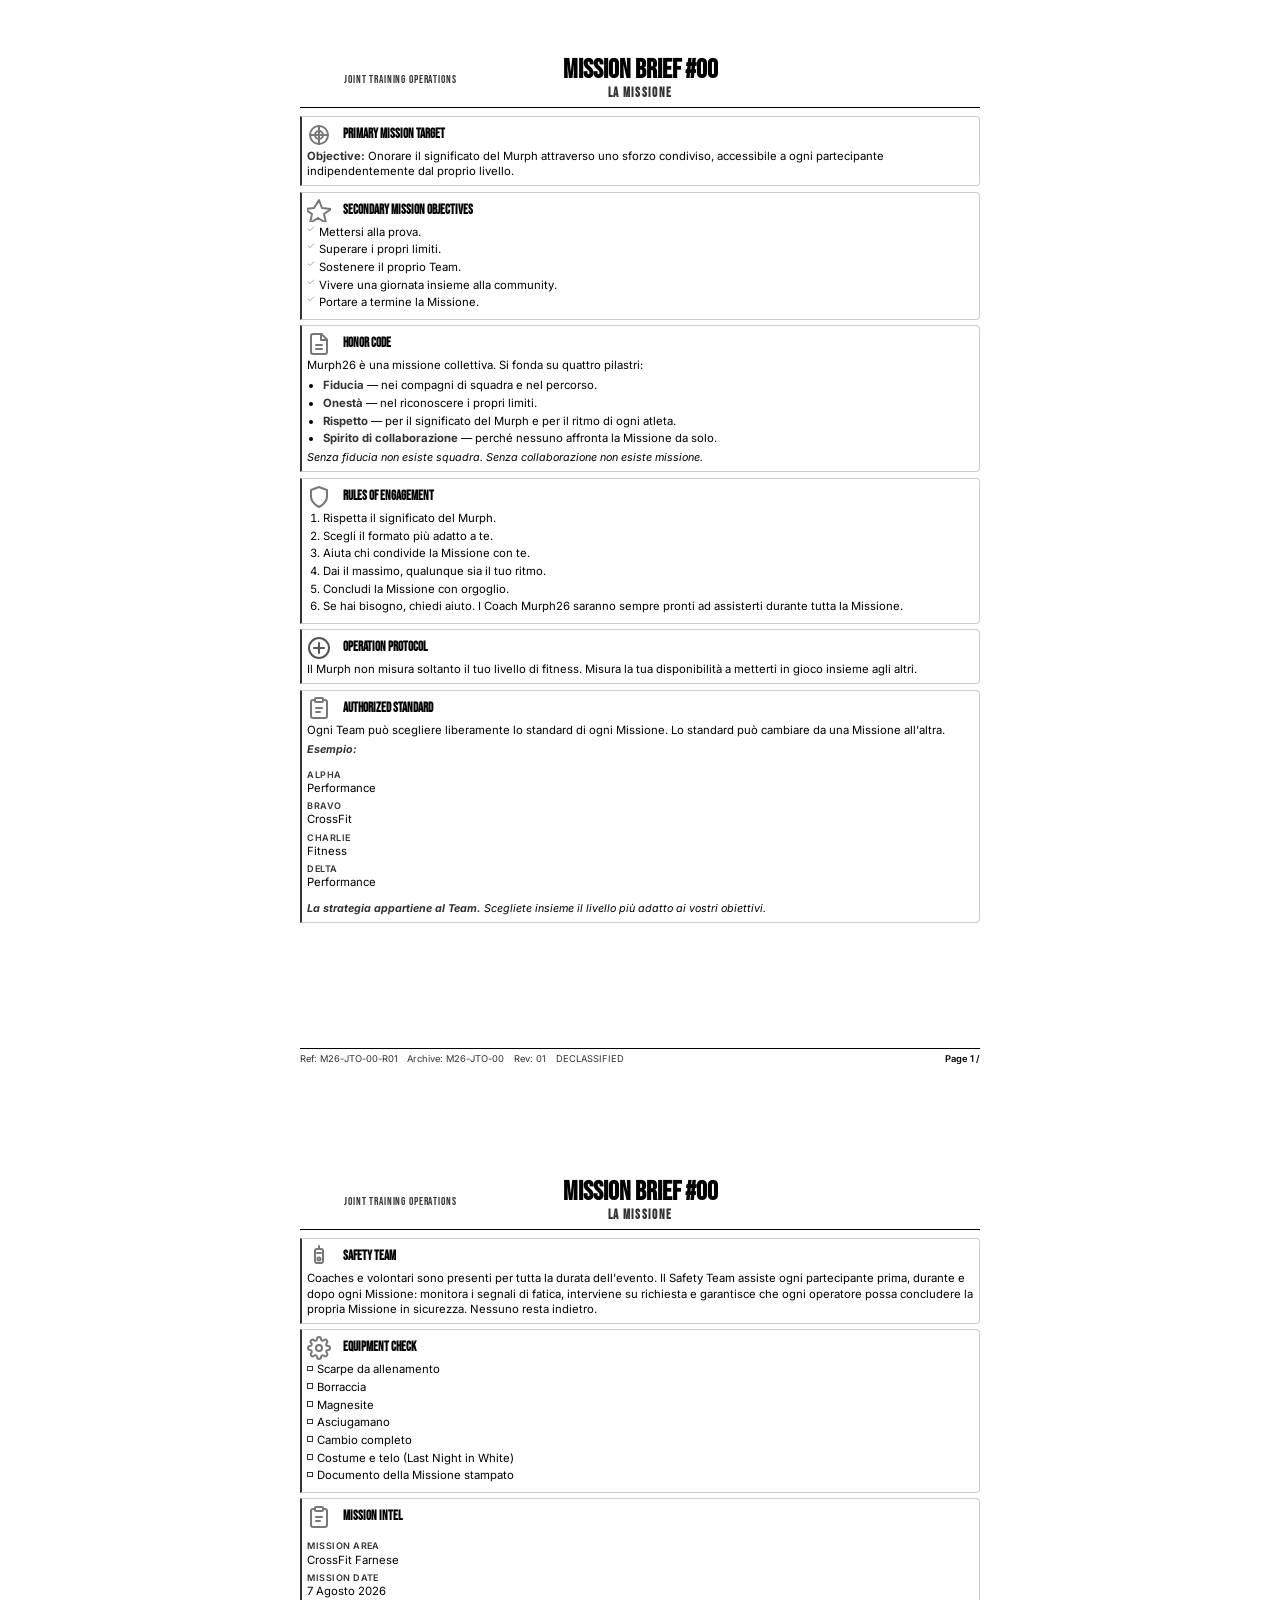
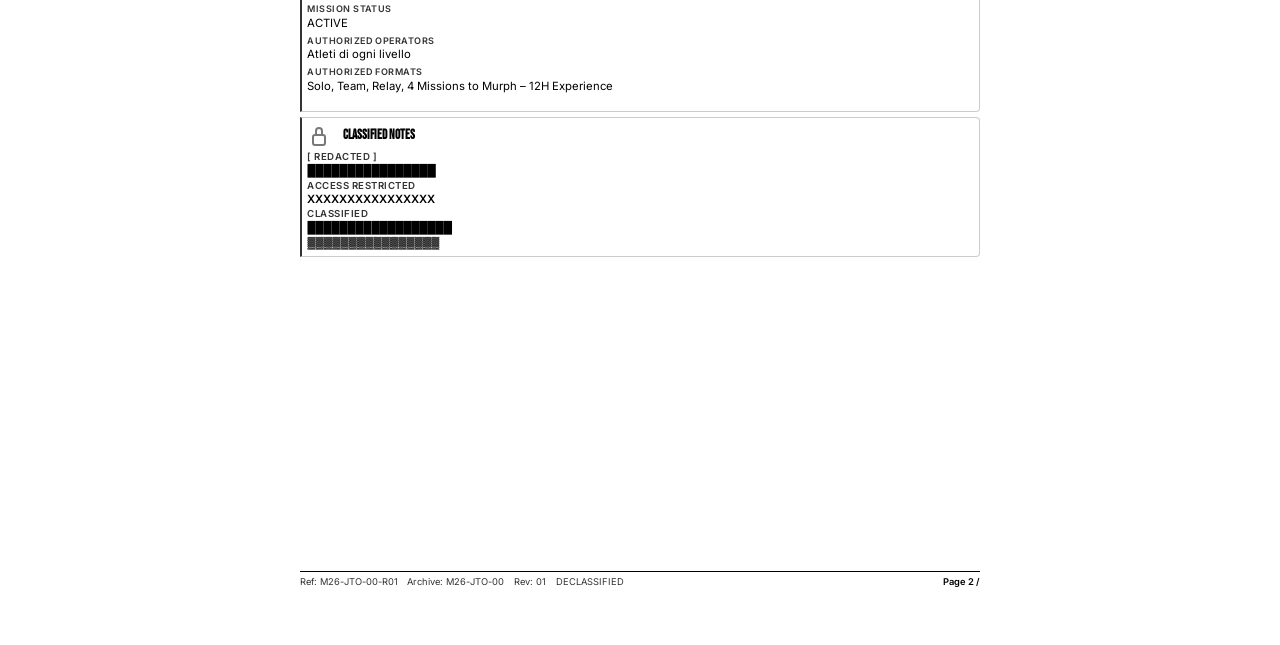
==== mission-briefs/mission-00-print.html @ 928f9271 "print: add declassified png watermark and normalize section title alignment" ====
<!DOCTYPE html>
<html lang="it">
<head>
  <meta charset="UTF-8">
  <meta name="viewport" content="width=device-width, initial-scale=1.0">
  <title>MISSION BRIEF #00 | Print</title>
  <link rel="preconnect" href="https://fonts.googleapis.com">
  <link rel="preconnect" href="https://fonts.gstatic.com" crossorigin>
  <link href="https://fonts.googleapis.com/css2?family=Bebas+Neue&family=Inter:wght@300;400;500;600;700&display=swap" rel="stylesheet">
  <link rel="stylesheet" href="../css/print-dossier.css">
</head>
<body class="print-dossier">
  <div class="print-document">
<section class="print-page">
<header class="print-header">
  <div class="print-header__logo">
    <img src="../assets/muprh-logo-font.svg" alt="Murph26" class="print-header__logo-mark">
    <span class="print-header__logo-wordmark">JOINT TRAINING OPERATIONS</span>
  </div>
  <div class="print-title-wrapper">
    <img class="print-watermark" src="../assets/declassified-print-document.png" alt="" aria-hidden="true">
    <h1 class="print-header__title">MISSION BRIEF #00</h1>
    <h2 class="print-header__subtitle">LA MISSIONE</h2>
  </div>
</header>
  <main class="print-content">
<article class='mission-card mission-card--accent'>
              <header class='mission-card-header'>
                <img class='mission-card-icon' src='assets/target.svg' alt='' aria-hidden='true'>
                <h2 class='mission-card-title'>Primary Mission Target</h2>
              </header>
              <div class='mission-card-body'>
                <p class='mission-objective'><strong>Objective:</strong> Onorare il significato del Murph attraverso uno sforzo condiviso, accessibile a ogni partecipante indipendentemente dal proprio livello.</p>
              </div>
            </article>
<article class='mission-card'>
              <header class='mission-card-header'>
                <img class='mission-card-icon' src='assets/star.svg' alt='' aria-hidden='true'>
                <h2 class='mission-card-title'>Secondary Mission Objectives</h2>
              </header>
              <div class='mission-card-body'>
                <ul class='mission-checklist'>
                  <li><img class='mission-check-icon' src='assets/check.svg' alt='' aria-hidden='true'> Mettersi alla prova.</li>
                  <li><img class='mission-check-icon' src='assets/check.svg' alt='' aria-hidden='true'> Superare i propri limiti.</li>
                  <li><img class='mission-check-icon' src='assets/check.svg' alt='' aria-hidden='true'> Sostenere il proprio Team.</li>
                  <li><img class='mission-check-icon' src='assets/check.svg' alt='' aria-hidden='true'> Vivere una giornata insieme alla community.</li>
                  <li><img class='mission-check-icon' src='assets/check.svg' alt='' aria-hidden='true'> Portare a termine la Missione.</li>
                </ul>
              </div>
            </article>
<article class='mission-card'>
              <header class='mission-card-header'>
                <img class='mission-card-icon' src='assets/document.svg' alt='' aria-hidden='true'>
                <h2 class='mission-card-title'>Honor Code</h2>
              </header>
              <div class='mission-card-body'>
                <p>Murph26 è una missione collettiva. Si fonda su quattro pilastri:</p>
                <ul class='mission-list'>
                  <li><strong>Fiducia</strong> — nei compagni di squadra e nel percorso.</li>
                  <li><strong>Onestà</strong> — nel riconoscere i propri limiti.</li>
                  <li><strong>Rispetto</strong> — per il significato del Murph e per il ritmo di ogni atleta.</li>
                  <li><strong>Spirito di collaborazione</strong> — perché nessuno affronta la Missione da solo.</li>
                </ul>
                <p class='mission-note'>Senza fiducia non esiste squadra. Senza collaborazione non esiste missione.</p>
              </div>
            </article>
<article class='mission-card'>
              <header class='mission-card-header'>
                <img class='mission-card-icon' src='assets/shield.svg' alt='' aria-hidden='true'>
                <h2 class='mission-card-title'>Rules of Engagement</h2>
              </header>
              <div class='mission-card-body'>
                <ol class='mission-list'>
                  <li>Rispetta il significato del Murph.</li>
                  <li>Scegli il formato più adatto a te.</li>
                  <li>Aiuta chi condivide la Missione con te.</li>
                  <li>Dai il massimo, qualunque sia il tuo ritmo.</li>
                  <li>Concludi la Missione con orgoglio.</li>
                  <li>Se hai bisogno, chiedi aiuto. I Coach Murph26 saranno sempre pronti ad assisterti durante tutta la Missione.</li>
                </ol>
              </div>
            </article>
<article class='mission-card mission-card--note'>
              <header class='mission-card-header'>
                <img class='mission-card-icon' src='assets/medical.svg' alt='' aria-hidden='true'>
                <h2 class='mission-card-title'>Operation Protocol</h2>
              </header>
              <div class='mission-card-body'>
                <p>Il Murph non misura soltanto il tuo livello di fitness. Misura la tua disponibilità a metterti in gioco insieme agli altri.</p>
              </div>
            </article>
<article class='mission-card'>
              <header class='mission-card-header'>
                <img class='mission-card-icon' src='assets/clipboard.svg' alt='' aria-hidden='true'>
                <h2 class='mission-card-title'>AUTHORIZED STANDARD</h2>
              </header>
              <div class='mission-card-body'>
                <p>Ogni Team può scegliere liberamente lo standard di ogni Missione. Lo standard può cambiare da una Missione all'altra.</p>
                <p class='mission-note'><strong>Esempio:</strong></p>
                <dl class='mission-intel'>
                  <div>
                    <dt>Alpha</dt>
                    <dd>Performance</dd>
                  </div>
                  <div>
                    <dt>Bravo</dt>
                    <dd>CrossFit</dd>
                  </div>
                  <div>
                    <dt>Charlie</dt>
                    <dd>Fitness</dd>
                  </div>
                  <div>
                    <dt>Delta</dt>
                    <dd>Performance</dd>
                  </div>
                </dl>
                <p class='mission-note'><strong>La strategia appartiene al Team.</strong> Scegliete insieme il livello più adatto ai vostri obiettivi.</p>
              </div>
            </article>
  </main>
<footer class="print-footer" data-total="2">
  <ul class="print-footer__meta">
    <li>Ref: M26-JTO-00-R01</li>
    <li>Archive: M26-JTO-00</li>
    <li>Rev: 01</li>
    <li>DECLASSIFIED</li>
  </ul>
  <span class="print-footer__page"></span>
</footer>
</section>
<section class="print-page">
<header class="print-header">
  <div class="print-header__logo">
    <img src="../assets/muprh-logo-font.svg" alt="Murph26" class="print-header__logo-mark">
    <span class="print-header__logo-wordmark">JOINT TRAINING OPERATIONS</span>
  </div>
  <div class="print-title-wrapper">
    <img class="print-watermark" src="../assets/declassified-print-document.png" alt="" aria-hidden="true">
    <h1 class="print-header__title">MISSION BRIEF #00</h1>
    <h2 class="print-header__subtitle">LA MISSIONE</h2>
  </div>
</header>
  <main class="print-content">
<article class='mission-card'>
              <header class='mission-card-header'>
                <img class='mission-card-icon' src='assets/radio.svg' alt='' aria-hidden='true'>
                <h2 class='mission-card-title'>Safety Team</h2>
              </header>
              <div class='mission-card-body'>
                <p>Coaches e volontari sono presenti per tutta la durata dell'evento. Il Safety Team assiste ogni partecipante prima, durante e dopo ogni Missione: monitora i segnali di fatica, interviene su richiesta e garantisce che ogni operatore possa concludere la propria Missione in sicurezza. Nessuno resta indietro.</p>
              </div>
            </article>
<article class='mission-card'>
              <header class='mission-card-header'>
                <img class='mission-card-icon' src='assets/gear.svg' alt='' aria-hidden='true'>
                <h2 class='mission-card-title'>Equipment Check</h2>
              </header>
              <div class='mission-card-body'>
                <ul class='equipment-checklist'>
                  <li class='equipment-checklist__item'><span class='equipment-check__box' aria-hidden='true'></span> Scarpe da allenamento</li>
                  <li class='equipment-checklist__item'><span class='equipment-check__box' aria-hidden='true'></span> Borraccia</li>
                  <li class='equipment-checklist__item'><span class='equipment-check__box' aria-hidden='true'></span> Magnesite</li>
                  <li class='equipment-checklist__item'><span class='equipment-check__box' aria-hidden='true'></span> Asciugamano</li>
                  <li class='equipment-checklist__item'><span class='equipment-check__box' aria-hidden='true'></span> Cambio completo</li>
                  <li class='equipment-checklist__item'><span class='equipment-check__box' aria-hidden='true'></span> Costume e telo (Last Night in White)</li>
                  <li class='equipment-checklist__item'><span class='equipment-check__box' aria-hidden='true'></span> Documento della Missione stampato</li>
                </ul>
              </div>
            </article>
<article class='mission-card'>
              <header class='mission-card-header'>
                <img class='mission-card-icon' src='assets/clipboard.svg' alt='' aria-hidden='true'>
                <h2 class='mission-card-title'>Mission Intel</h2>
              </header>
              <div class='mission-card-body'>
                <dl class='mission-intel'>
                  <div>
                    <dt>Mission Area</dt>
                    <dd>CrossFit Farnese</dd>
                  </div>
                  <div>
                    <dt>Mission Date</dt>
                    <dd>7 Agosto 2026</dd>
                  </div>
                  <div>
                    <dt>Mission Status</dt>
                    <dd>ACTIVE</dd>
                  </div>
                  <div>
                    <dt>Authorized Operators</dt>
                    <dd>Atleti di ogni livello</dd>
                  </div>
                  <div>
                    <dt>Authorized Formats</dt>
                    <dd>Solo, Team, Relay, 4 Missions to Murph &ndash; 12H Experience</dd>
                  </div>
                </dl>
              </div>
            </article>
<article class='mission-card mission-card--classified'>
              <header class='mission-card-header'>
                <img class='mission-card-icon' src='assets/lock.svg' alt='' aria-hidden='true'>
                <h2 class='mission-card-title'>Classified Notes</h2>
              </header>
              <div class='mission-card-body'>
                <div class='redacted-block redacted-block--label'>[ REDACTED ]</div>
                <div class='redacted-block'>████████████████</div>
                <div class='redacted-block redacted-block--label'>ACCESS RESTRICTED</div>
                <div class='redacted-block redacted-block--cross'>XXXXXXXXXXXXXXXX</div>
                <div class='redacted-block redacted-block--label'>CLASSIFIED</div>
                <div class='redacted-block'>██████████████████</div>
                <div class='redacted-block redacted-block--alt'>▓▓▓▓▓▓▓▓▓▓▓▓▓▓▓▓</div>
              </div>
            </article>
  </main>
<footer class="print-footer" data-total="2">
  <ul class="print-footer__meta">
    <li>Ref: M26-JTO-00-R01</li>
    <li>Archive: M26-JTO-00</li>
    <li>Rev: 01</li>
    <li>DECLASSIFIED</li>
  </ul>
  <span class="print-footer__page"></span>
</footer>
</section>
  </div>
</body>
</html>
---- css/print-dossier.css ----
/* Page-based printable dossier styles */

@page {
  size: A4 portrait;
  margin: 0;
}

* {
  box-sizing: border-box;
}

html,
body {
  margin: 0;
  padding: 0;
}

body {
  font-family: 'Inter', sans-serif;
  color: #000;
  background: #fff;
  font-size: 9pt;
  line-height: 1.35;
}

img {
  max-width: 100%;
}

/* Hide the original web layout when this stylesheet is used for printing */
.mb-header,
.mb-dossier,
.mb-dossier-footer,
.mb-back-link,
.dossier-sidebar,
.dossier-nav,
.print-cta,
.military-divider,
.mb-document-table,
.mb-document-meta {
  display: none !important;
}

.print-document {
  display: flex !important;
  flex-direction: column;
  align-items: center;
  counter-reset: print-page;
}

.print-page {
  width: 210mm;
  min-height: 297mm;
  display: flex;
  flex-direction: column;
  padding: 15mm;
  background: #fff;
  page-break-after: always;
  break-after: page;
  position: relative;
  counter-increment: print-page;
}

.print-page:last-child {
  page-break-after: auto;
  break-after: auto;
}

/* Header */
.print-header {
  display: grid;
  grid-template-columns: 1fr auto 1fr;
  align-items: center;
  padding: 0 0 0.25rem;
  border-bottom: 0.5pt solid #000;
  margin-bottom: 0.5rem;
}

.print-header__logo {
  display: flex;
  align-items: center;
  gap: 0.25rem;
  justify-self: start;
}

.print-header__logo-mark {
  height: 1.2rem;
  filter: grayscale(1);
}

.print-header__logo-wordmark {
  font-family: 'Bebas Neue', sans-serif;
  font-size: 8pt;
  letter-spacing: 0.08em;
  text-transform: uppercase;
  color: #333;
}

.print-title-wrapper {
  position: relative;
  display: flex;
  flex-direction: column;
  align-items: center;
  justify-content: center;
  grid-column: 2 / 3;
}

.print-watermark {
  position: absolute;
  left: 50%;
  top: 48%;
  transform: translate(-50%, -50%) rotate(-12deg);
  width: 180px;
  opacity: .14;
  z-index: 0;
  pointer-events: none;
}

.print-header__title,
.print-header__subtitle {
  position: relative;
  z-index: 2;
}

.print-header__title {
  font-family: 'Bebas Neue', sans-serif;
  font-size: 20pt;
  line-height: 1;
  margin: 0;
  color: #000;
}

.print-header__subtitle {
  font-family: 'Bebas Neue', sans-serif;
  font-size: 10pt;
  letter-spacing: 0.1em;
  text-transform: uppercase;
  margin: 0.1rem 0 0;
  color: #333;
}

/* Main content */
.print-content {
  display: flex;
  flex-direction: column;
  flex: 1;
  gap: 0.35rem;
}

/* Cards */
.mission-card {
  break-inside: avoid;
  page-break-inside: avoid;
  background: transparent;
  border: 0.5pt solid #ccc;
  border-left: 2pt solid #333;
  border-radius: 0 3pt 3pt 0;
  padding: 0.35rem;
}

.mission-card-header {
  display: flex;
  align-items: center;
  gap: 12px;
  margin-bottom: 0.15rem;
}

.mission-card-icon {
  width: 24px;
  height: 24px;
  flex-shrink: 0;
  display: block;
  filter: grayscale(1);
}

.mission-card-title {
  font-family: 'Bebas Neue', sans-serif;
  font-size: 10pt;
  line-height: 1;
  color: #000;
  margin: 0;
}

.mission-card-title::before {
  display: none;
}

.mission-card-body {
  font-family: 'Inter', sans-serif;
  font-size: 8.5pt;
  line-height: 1.35;
  color: #000;
}

.mission-card-body p,
.mission-card-body li,
.mission-card-body dd {
  color: #000;
}

.mission-card-body p {
  margin: 0 0 0.3rem;
}

.mission-card-body p:last-child {
  margin-bottom: 0;
}

.mission-card-body strong,
.mission-card-body b,
.mission-intel dt {
  color: #333;
}

.mission-list,
.mission-checklist,
.equipment-checklist {
  margin: 0 0 0.3rem;
  padding-left: 1rem;
}

.mission-list:last-child,
.mission-checklist:last-child,
.equipment-checklist:last-child {
  margin-bottom: 0;
}

.mission-list li,
.mission-checklist li,
.equipment-checklist li {
  break-inside: avoid;
  page-break-inside: avoid;
  margin-bottom: 0.15rem;
}

.mission-checklist,
.equipment-checklist {
  list-style: none;
  padding-left: 0;
}

.mission-checklist li,
.equipment-checklist li {
  display: flex;
  align-items: flex-start;
  gap: 0.25rem;
}

.mission-check-icon {
  width: 0.5rem;
  height: 0.5rem;
  filter: grayscale(1);
}

.equipment-check__box {
  display: inline-block;
  width: 0.35rem;
  height: 0.35rem;
  border: 0.5pt solid #333;
  flex-shrink: 0;
  margin-top: 0.2rem;
}

.mission-intel {
  display: grid;
  grid-template-columns: 1fr;
  gap: 0.25rem;
}

.mission-intel div {
  break-inside: avoid;
  page-break-inside: avoid;
}

.mission-intel dt {
  font-weight: 600;
  font-size: 0.8em;
  text-transform: uppercase;
  letter-spacing: 0.05em;
  margin: 0;
}

.mission-intel dd {
  margin: 0;
}

.mission-note {
  color: #333;
  font-style: italic;
  font-size: 0.95em;
}

.redacted-block {
  color: #000;
  background: transparent;
  font-weight: 600;
}

.redacted-block--label {
  color: #333;
  font-size: 0.85em;
  letter-spacing: 0.05em;
}

/* Footer */
.print-footer {
  display: flex;
  justify-content: space-between;
  align-items: flex-end;
  border-top: 0.5pt solid #000;
  padding-top: 0.25rem;
  margin-top: auto;
  font-size: 7pt;
  color: #333;
}

.print-footer__meta {
  list-style: none;
  margin: 0;
  padding: 0;
  display: flex;
  gap: 0.6rem;
}

.print-footer__meta li {
  margin: 0;
}

.print-footer__page {
  font-weight: 600;
  color: #000;
}

.print-footer__page::before {
  content: "Page " counter(print-page) " / " attr(data-total);
}
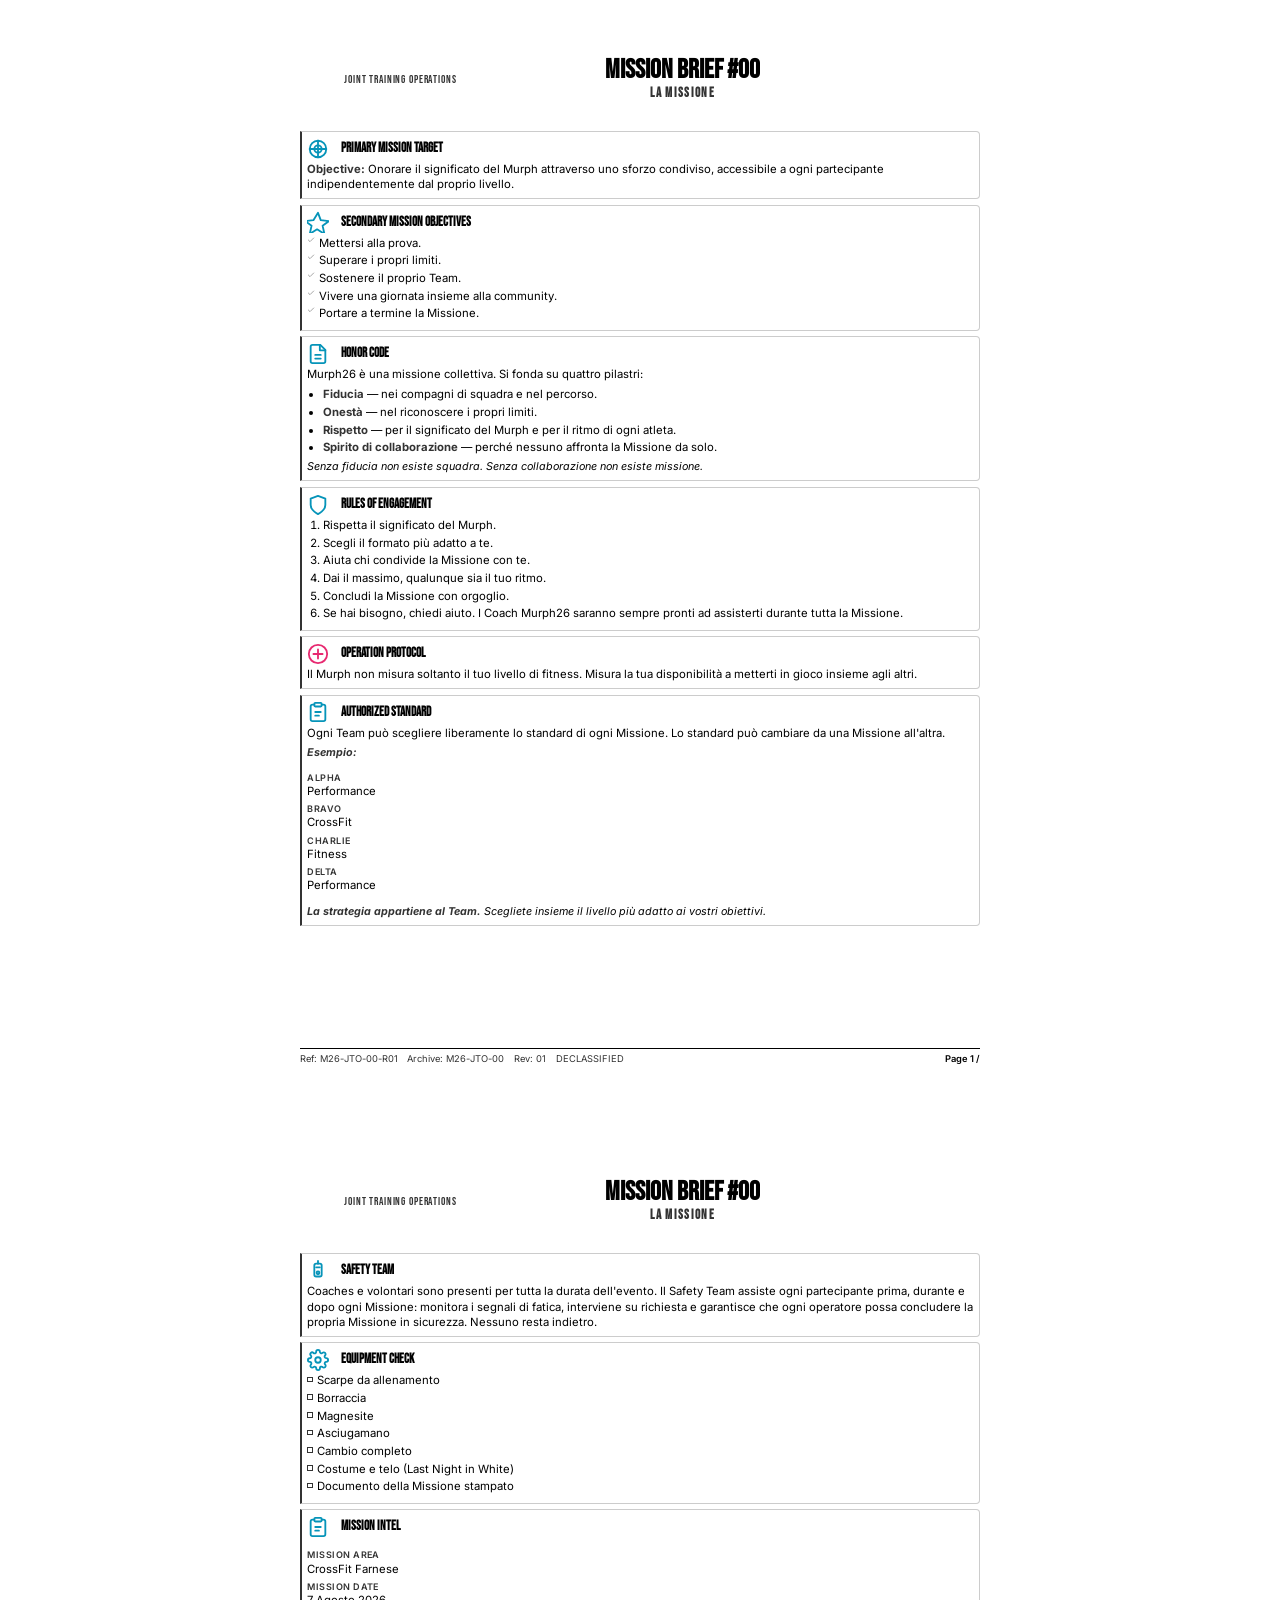
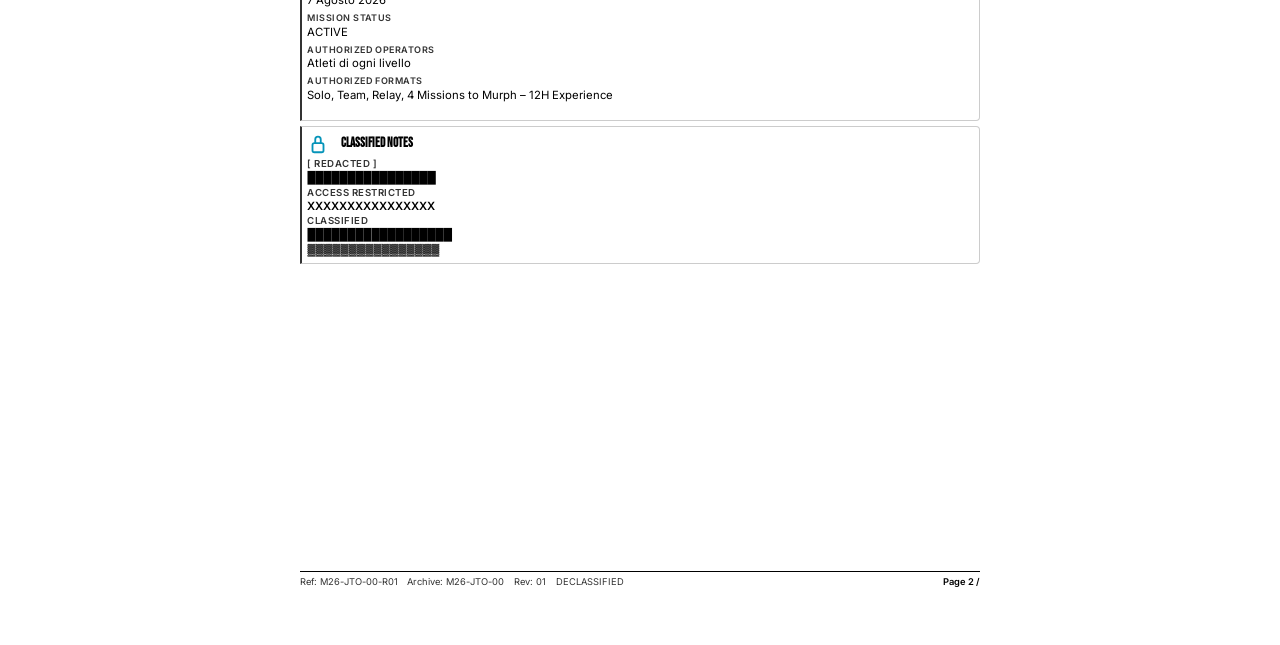
==== commit 16904756: "print: use static declassified image and normalize card title alignment" ====
--- a/mission-briefs/mission-00-print.html
+++ b/mission-briefs/mission-00-print.html
@@ -18,106 +18,106 @@
     <span class="print-header__logo-wordmark">JOINT TRAINING OPERATIONS</span>
   </div>
   <div class="print-title-wrapper">
-    <img class="print-watermark" src="../assets/declassified-print-document.png" alt="" aria-hidden="true">
     <h1 class="print-header__title">MISSION BRIEF #00</h1>
     <h2 class="print-header__subtitle">LA MISSIONE</h2>
   </div>
+  <img src="../assets/declassified-print-document.png" class="print-declassified" alt="" aria-hidden="true">
 </header>
   <main class="print-content">
 <article class='mission-card mission-card--accent'>
-              <header class='mission-card-header'>
-                <img class='mission-card-icon' src='assets/target.svg' alt='' aria-hidden='true'>
-                <h2 class='mission-card-title'>Primary Mission Target</h2>
-              </header>
-              <div class='mission-card-body'>
-                <p class='mission-objective'><strong>Objective:</strong> Onorare il significato del Murph attraverso uno sforzo condiviso, accessibile a ogni partecipante indipendentemente dal proprio livello.</p>
-              </div>
-            </article>
-<article class='mission-card'>
-              <header class='mission-card-header'>
-                <img class='mission-card-icon' src='assets/star.svg' alt='' aria-hidden='true'>
-                <h2 class='mission-card-title'>Secondary Mission Objectives</h2>
-              </header>
-              <div class='mission-card-body'>
-                <ul class='mission-checklist'>
-                  <li><img class='mission-check-icon' src='assets/check.svg' alt='' aria-hidden='true'> Mettersi alla prova.</li>
-                  <li><img class='mission-check-icon' src='assets/check.svg' alt='' aria-hidden='true'> Superare i propri limiti.</li>
-                  <li><img class='mission-check-icon' src='assets/check.svg' alt='' aria-hidden='true'> Sostenere il proprio Team.</li>
-                  <li><img class='mission-check-icon' src='assets/check.svg' alt='' aria-hidden='true'> Vivere una giornata insieme alla community.</li>
-                  <li><img class='mission-check-icon' src='assets/check.svg' alt='' aria-hidden='true'> Portare a termine la Missione.</li>
-                </ul>
-              </div>
-            </article>
-<article class='mission-card'>
-              <header class='mission-card-header'>
-                <img class='mission-card-icon' src='assets/document.svg' alt='' aria-hidden='true'>
-                <h2 class='mission-card-title'>Honor Code</h2>
-              </header>
-              <div class='mission-card-body'>
-                <p>Murph26 è una missione collettiva. Si fonda su quattro pilastri:</p>
-                <ul class='mission-list'>
-                  <li><strong>Fiducia</strong> — nei compagni di squadra e nel percorso.</li>
-                  <li><strong>Onestà</strong> — nel riconoscere i propri limiti.</li>
-                  <li><strong>Rispetto</strong> — per il significato del Murph e per il ritmo di ogni atleta.</li>
-                  <li><strong>Spirito di collaborazione</strong> — perché nessuno affronta la Missione da solo.</li>
-                </ul>
-                <p class='mission-note'>Senza fiducia non esiste squadra. Senza collaborazione non esiste missione.</p>
-              </div>
-            </article>
-<article class='mission-card'>
-              <header class='mission-card-header'>
-                <img class='mission-card-icon' src='assets/shield.svg' alt='' aria-hidden='true'>
-                <h2 class='mission-card-title'>Rules of Engagement</h2>
-              </header>
-              <div class='mission-card-body'>
-                <ol class='mission-list'>
-                  <li>Rispetta il significato del Murph.</li>
-                  <li>Scegli il formato più adatto a te.</li>
-                  <li>Aiuta chi condivide la Missione con te.</li>
-                  <li>Dai il massimo, qualunque sia il tuo ritmo.</li>
-                  <li>Concludi la Missione con orgoglio.</li>
-                  <li>Se hai bisogno, chiedi aiuto. I Coach Murph26 saranno sempre pronti ad assisterti durante tutta la Missione.</li>
-                </ol>
-              </div>
-            </article>
+                  <header class='mission-card-header'>
+                    <img class='mission-card-icon' src='assets/target.svg' alt='' aria-hidden='true'>
+                    <h2 class='mission-card-title'>Primary Mission Target</h2>
+                  </header>
+                  <div class='mission-card-body'>
+                    <p class='mission-objective'><strong>Objective:</strong> Onorare il significato del Murph attraverso uno sforzo condiviso, accessibile a ogni partecipante indipendentemente dal proprio livello.</p>
+                  </div>
+                </article>
+<article class='mission-card'>
+                  <header class='mission-card-header'>
+                    <img class='mission-card-icon' src='assets/star.svg' alt='' aria-hidden='true'>
+                    <h2 class='mission-card-title'>Secondary Mission Objectives</h2>
+                  </header>
+                  <div class='mission-card-body'>
+                    <ul class='mission-checklist'>
+                      <li><img class='mission-check-icon' src='assets/check.svg' alt='' aria-hidden='true'> Mettersi alla prova.</li>
+                      <li><img class='mission-check-icon' src='assets/check.svg' alt='' aria-hidden='true'> Superare i propri limiti.</li>
+                      <li><img class='mission-check-icon' src='assets/check.svg' alt='' aria-hidden='true'> Sostenere il proprio Team.</li>
+                      <li><img class='mission-check-icon' src='assets/check.svg' alt='' aria-hidden='true'> Vivere una giornata insieme alla community.</li>
+                      <li><img class='mission-check-icon' src='assets/check.svg' alt='' aria-hidden='true'> Portare a termine la Missione.</li>
+                    </ul>
+                  </div>
+                </article>
+<article class='mission-card'>
+                  <header class='mission-card-header'>
+                    <img class='mission-card-icon' src='assets/document.svg' alt='' aria-hidden='true'>
+                    <h2 class='mission-card-title'>Honor Code</h2>
+                  </header>
+                  <div class='mission-card-body'>
+                    <p>Murph26 è una missione collettiva. Si fonda su quattro pilastri:</p>
+                    <ul class='mission-list'>
+                      <li><strong>Fiducia</strong> — nei compagni di squadra e nel percorso.</li>
+                      <li><strong>Onestà</strong> — nel riconoscere i propri limiti.</li>
+                      <li><strong>Rispetto</strong> — per il significato del Murph e per il ritmo di ogni atleta.</li>
+                      <li><strong>Spirito di collaborazione</strong> — perché nessuno affronta la Missione da solo.</li>
+                    </ul>
+                    <p class='mission-note'>Senza fiducia non esiste squadra. Senza collaborazione non esiste missione.</p>
+                  </div>
+                </article>
+<article class='mission-card'>
+                  <header class='mission-card-header'>
+                    <img class='mission-card-icon' src='assets/shield.svg' alt='' aria-hidden='true'>
+                    <h2 class='mission-card-title'>Rules of Engagement</h2>
+                  </header>
+                  <div class='mission-card-body'>
+                    <ol class='mission-list'>
+                      <li>Rispetta il significato del Murph.</li>
+                      <li>Scegli il formato più adatto a te.</li>
+                      <li>Aiuta chi condivide la Missione con te.</li>
+                      <li>Dai il massimo, qualunque sia il tuo ritmo.</li>
+                      <li>Concludi la Missione con orgoglio.</li>
+                      <li>Se hai bisogno, chiedi aiuto. I Coach Murph26 saranno sempre pronti ad assisterti durante tutta la Missione.</li>
+                    </ol>
+                  </div>
+                </article>
 <article class='mission-card mission-card--note'>
-              <header class='mission-card-header'>
-                <img class='mission-card-icon' src='assets/medical.svg' alt='' aria-hidden='true'>
-                <h2 class='mission-card-title'>Operation Protocol</h2>
-              </header>
-              <div class='mission-card-body'>
-                <p>Il Murph non misura soltanto il tuo livello di fitness. Misura la tua disponibilità a metterti in gioco insieme agli altri.</p>
-              </div>
-            </article>
-<article class='mission-card'>
-              <header class='mission-card-header'>
-                <img class='mission-card-icon' src='assets/clipboard.svg' alt='' aria-hidden='true'>
-                <h2 class='mission-card-title'>AUTHORIZED STANDARD</h2>
-              </header>
-              <div class='mission-card-body'>
-                <p>Ogni Team può scegliere liberamente lo standard di ogni Missione. Lo standard può cambiare da una Missione all'altra.</p>
-                <p class='mission-note'><strong>Esempio:</strong></p>
-                <dl class='mission-intel'>
-                  <div>
-                    <dt>Alpha</dt>
-                    <dd>Performance</dd>
-                  </div>
-                  <div>
-                    <dt>Bravo</dt>
-                    <dd>CrossFit</dd>
-                  </div>
-                  <div>
-                    <dt>Charlie</dt>
-                    <dd>Fitness</dd>
-                  </div>
-                  <div>
-                    <dt>Delta</dt>
-                    <dd>Performance</dd>
-                  </div>
-                </dl>
-                <p class='mission-note'><strong>La strategia appartiene al Team.</strong> Scegliete insieme il livello più adatto ai vostri obiettivi.</p>
-              </div>
-            </article>
+                  <header class='mission-card-header'>
+                    <img class='mission-card-icon' src='assets/medical.svg' alt='' aria-hidden='true'>
+                    <h2 class='mission-card-title'>Operation Protocol</h2>
+                  </header>
+                  <div class='mission-card-body'>
+                    <p>Il Murph non misura soltanto il tuo livello di fitness. Misura la tua disponibilità a metterti in gioco insieme agli altri.</p>
+                  </div>
+                </article>
+<article class='mission-card'>
+                  <header class='mission-card-header'>
+                    <img class='mission-card-icon' src='assets/clipboard.svg' alt='' aria-hidden='true'>
+                    <h2 class='mission-card-title'>AUTHORIZED STANDARD</h2>
+                  </header>
+                  <div class='mission-card-body'>
+                    <p>Ogni Team può scegliere liberamente lo standard di ogni Missione. Lo standard può cambiare da una Missione all'altra.</p>
+                    <p class='mission-note'><strong>Esempio:</strong></p>
+                    <dl class='mission-intel'>
+                      <div>
+                        <dt>Alpha</dt>
+                        <dd>Performance</dd>
+                      </div>
+                      <div>
+                        <dt>Bravo</dt>
+                        <dd>CrossFit</dd>
+                      </div>
+                      <div>
+                        <dt>Charlie</dt>
+                        <dd>Fitness</dd>
+                      </div>
+                      <div>
+                        <dt>Delta</dt>
+                        <dd>Performance</dd>
+                      </div>
+                    </dl>
+                    <p class='mission-note'><strong>La strategia appartiene al Team.</strong> Scegliete insieme il livello più adatto ai vostri obiettivi.</p>
+                  </div>
+                </article>
   </main>
 <footer class="print-footer" data-total="2">
   <ul class="print-footer__meta">
@@ -136,83 +136,83 @@
     <span class="print-header__logo-wordmark">JOINT TRAINING OPERATIONS</span>
   </div>
   <div class="print-title-wrapper">
-    <img class="print-watermark" src="../assets/declassified-print-document.png" alt="" aria-hidden="true">
     <h1 class="print-header__title">MISSION BRIEF #00</h1>
     <h2 class="print-header__subtitle">LA MISSIONE</h2>
   </div>
+  <img src="../assets/declassified-print-document.png" class="print-declassified" alt="" aria-hidden="true">
 </header>
   <main class="print-content">
 <article class='mission-card'>
-              <header class='mission-card-header'>
-                <img class='mission-card-icon' src='assets/radio.svg' alt='' aria-hidden='true'>
-                <h2 class='mission-card-title'>Safety Team</h2>
-              </header>
-              <div class='mission-card-body'>
-                <p>Coaches e volontari sono presenti per tutta la durata dell'evento. Il Safety Team assiste ogni partecipante prima, durante e dopo ogni Missione: monitora i segnali di fatica, interviene su richiesta e garantisce che ogni operatore possa concludere la propria Missione in sicurezza. Nessuno resta indietro.</p>
-              </div>
-            </article>
-<article class='mission-card'>
-              <header class='mission-card-header'>
-                <img class='mission-card-icon' src='assets/gear.svg' alt='' aria-hidden='true'>
-                <h2 class='mission-card-title'>Equipment Check</h2>
-              </header>
-              <div class='mission-card-body'>
-                <ul class='equipment-checklist'>
-                  <li class='equipment-checklist__item'><span class='equipment-check__box' aria-hidden='true'></span> Scarpe da allenamento</li>
-                  <li class='equipment-checklist__item'><span class='equipment-check__box' aria-hidden='true'></span> Borraccia</li>
-                  <li class='equipment-checklist__item'><span class='equipment-check__box' aria-hidden='true'></span> Magnesite</li>
-                  <li class='equipment-checklist__item'><span class='equipment-check__box' aria-hidden='true'></span> Asciugamano</li>
-                  <li class='equipment-checklist__item'><span class='equipment-check__box' aria-hidden='true'></span> Cambio completo</li>
-                  <li class='equipment-checklist__item'><span class='equipment-check__box' aria-hidden='true'></span> Costume e telo (Last Night in White)</li>
-                  <li class='equipment-checklist__item'><span class='equipment-check__box' aria-hidden='true'></span> Documento della Missione stampato</li>
-                </ul>
-              </div>
-            </article>
-<article class='mission-card'>
-              <header class='mission-card-header'>
-                <img class='mission-card-icon' src='assets/clipboard.svg' alt='' aria-hidden='true'>
-                <h2 class='mission-card-title'>Mission Intel</h2>
-              </header>
-              <div class='mission-card-body'>
-                <dl class='mission-intel'>
-                  <div>
-                    <dt>Mission Area</dt>
-                    <dd>CrossFit Farnese</dd>
-                  </div>
-                  <div>
-                    <dt>Mission Date</dt>
-                    <dd>7 Agosto 2026</dd>
-                  </div>
-                  <div>
-                    <dt>Mission Status</dt>
-                    <dd>ACTIVE</dd>
-                  </div>
-                  <div>
-                    <dt>Authorized Operators</dt>
-                    <dd>Atleti di ogni livello</dd>
-                  </div>
-                  <div>
-                    <dt>Authorized Formats</dt>
-                    <dd>Solo, Team, Relay, 4 Missions to Murph &ndash; 12H Experience</dd>
-                  </div>
-                </dl>
-              </div>
-            </article>
+                  <header class='mission-card-header'>
+                    <img class='mission-card-icon' src='assets/radio.svg' alt='' aria-hidden='true'>
+                    <h2 class='mission-card-title'>Safety Team</h2>
+                  </header>
+                  <div class='mission-card-body'>
+                    <p>Coaches e volontari sono presenti per tutta la durata dell'evento. Il Safety Team assiste ogni partecipante prima, durante e dopo ogni Missione: monitora i segnali di fatica, interviene su richiesta e garantisce che ogni operatore possa concludere la propria Missione in sicurezza. Nessuno resta indietro.</p>
+                  </div>
+                </article>
+<article class='mission-card'>
+                  <header class='mission-card-header'>
+                    <img class='mission-card-icon' src='assets/gear.svg' alt='' aria-hidden='true'>
+                    <h2 class='mission-card-title'>Equipment Check</h2>
+                  </header>
+                  <div class='mission-card-body'>
+                    <ul class='equipment-checklist'>
+                      <li class='equipment-checklist__item'><span class='equipment-check__box' aria-hidden='true'></span> Scarpe da allenamento</li>
+                      <li class='equipment-checklist__item'><span class='equipment-check__box' aria-hidden='true'></span> Borraccia</li>
+                      <li class='equipment-checklist__item'><span class='equipment-check__box' aria-hidden='true'></span> Magnesite</li>
+                      <li class='equipment-checklist__item'><span class='equipment-check__box' aria-hidden='true'></span> Asciugamano</li>
+                      <li class='equipment-checklist__item'><span class='equipment-check__box' aria-hidden='true'></span> Cambio completo</li>
+                      <li class='equipment-checklist__item'><span class='equipment-check__box' aria-hidden='true'></span> Costume e telo (Last Night in White)</li>
+                      <li class='equipment-checklist__item'><span class='equipment-check__box' aria-hidden='true'></span> Documento della Missione stampato</li>
+                    </ul>
+                  </div>
+                </article>
+<article class='mission-card'>
+                  <header class='mission-card-header'>
+                    <img class='mission-card-icon' src='assets/clipboard.svg' alt='' aria-hidden='true'>
+                    <h2 class='mission-card-title'>Mission Intel</h2>
+                  </header>
+                  <div class='mission-card-body'>
+                    <dl class='mission-intel'>
+                      <div>
+                        <dt>Mission Area</dt>
+                        <dd>CrossFit Farnese</dd>
+                      </div>
+                      <div>
+                        <dt>Mission Date</dt>
+                        <dd>7 Agosto 2026</dd>
+                      </div>
+                      <div>
+                        <dt>Mission Status</dt>
+                        <dd>ACTIVE</dd>
+                      </div>
+                      <div>
+                        <dt>Authorized Operators</dt>
+                        <dd>Atleti di ogni livello</dd>
+                      </div>
+                      <div>
+                        <dt>Authorized Formats</dt>
+                        <dd>Solo, Team, Relay, 4 Missions to Murph &ndash; 12H Experience</dd>
+                      </div>
+                    </dl>
+                  </div>
+                </article>
 <article class='mission-card mission-card--classified'>
-              <header class='mission-card-header'>
-                <img class='mission-card-icon' src='assets/lock.svg' alt='' aria-hidden='true'>
-                <h2 class='mission-card-title'>Classified Notes</h2>
-              </header>
-              <div class='mission-card-body'>
-                <div class='redacted-block redacted-block--label'>[ REDACTED ]</div>
-                <div class='redacted-block'>████████████████</div>
-                <div class='redacted-block redacted-block--label'>ACCESS RESTRICTED</div>
-                <div class='redacted-block redacted-block--cross'>XXXXXXXXXXXXXXXX</div>
-                <div class='redacted-block redacted-block--label'>CLASSIFIED</div>
-                <div class='redacted-block'>██████████████████</div>
-                <div class='redacted-block redacted-block--alt'>▓▓▓▓▓▓▓▓▓▓▓▓▓▓▓▓</div>
-              </div>
-            </article>
+                  <header class='mission-card-header'>
+                    <img class='mission-card-icon' src='assets/lock.svg' alt='' aria-hidden='true'>
+                    <h2 class='mission-card-title'>Classified Notes</h2>
+                  </header>
+                  <div class='mission-card-body'>
+                    <div class='redacted-block redacted-block--label'>[ REDACTED ]</div>
+                    <div class='redacted-block'>████████████████</div>
+                    <div class='redacted-block redacted-block--label'>ACCESS RESTRICTED</div>
+                    <div class='redacted-block redacted-block--cross'>XXXXXXXXXXXXXXXX</div>
+                    <div class='redacted-block redacted-block--label'>CLASSIFIED</div>
+                    <div class='redacted-block'>██████████████████</div>
+                    <div class='redacted-block redacted-block--alt'>▓▓▓▓▓▓▓▓▓▓▓▓▓▓▓▓</div>
+                  </div>
+                </article>
   </main>
 <footer class="print-footer" data-total="2">
   <ul class="print-footer__meta">
--- a/css/print-dossier.css
+++ b/css/print-dossier.css
@@ -69,11 +69,10 @@
 /* Header */
 .print-header {
   display: grid;
-  grid-template-columns: 1fr auto 1fr;
-  align-items: center;
-  padding: 0 0 0.25rem;
-  border-bottom: 0.5pt solid #000;
-  margin-bottom: 0.5rem;
+  grid-template-columns: 1fr auto 180px;
+  align-items: center;
+  column-gap: 40px;
+  margin-bottom: 28px;
 }
 
 .print-header__logo {
@@ -97,29 +96,18 @@
 }
 
 .print-title-wrapper {
-  position: relative;
   display: flex;
   flex-direction: column;
   align-items: center;
   justify-content: center;
+  text-align: center;
   grid-column: 2 / 3;
 }
 
-.print-watermark {
-  position: absolute;
-  left: 50%;
-  top: 48%;
-  transform: translate(-50%, -50%) rotate(-12deg);
-  width: 180px;
-  opacity: .14;
-  z-index: 0;
-  pointer-events: none;
-}
-
-.print-header__title,
-.print-header__subtitle {
-  position: relative;
-  z-index: 2;
+.print-declassified {
+  display: block;
+  width: 150px;
+  justify-self: end;
 }
 
 .print-header__title {
@@ -166,11 +154,10 @@
 }
 
 .mission-card-icon {
-  width: 24px;
-  height: 24px;
+  width: 22px;
+  height: 22px;
   flex-shrink: 0;
   display: block;
-  filter: grayscale(1);
 }
 
 .mission-card-title {
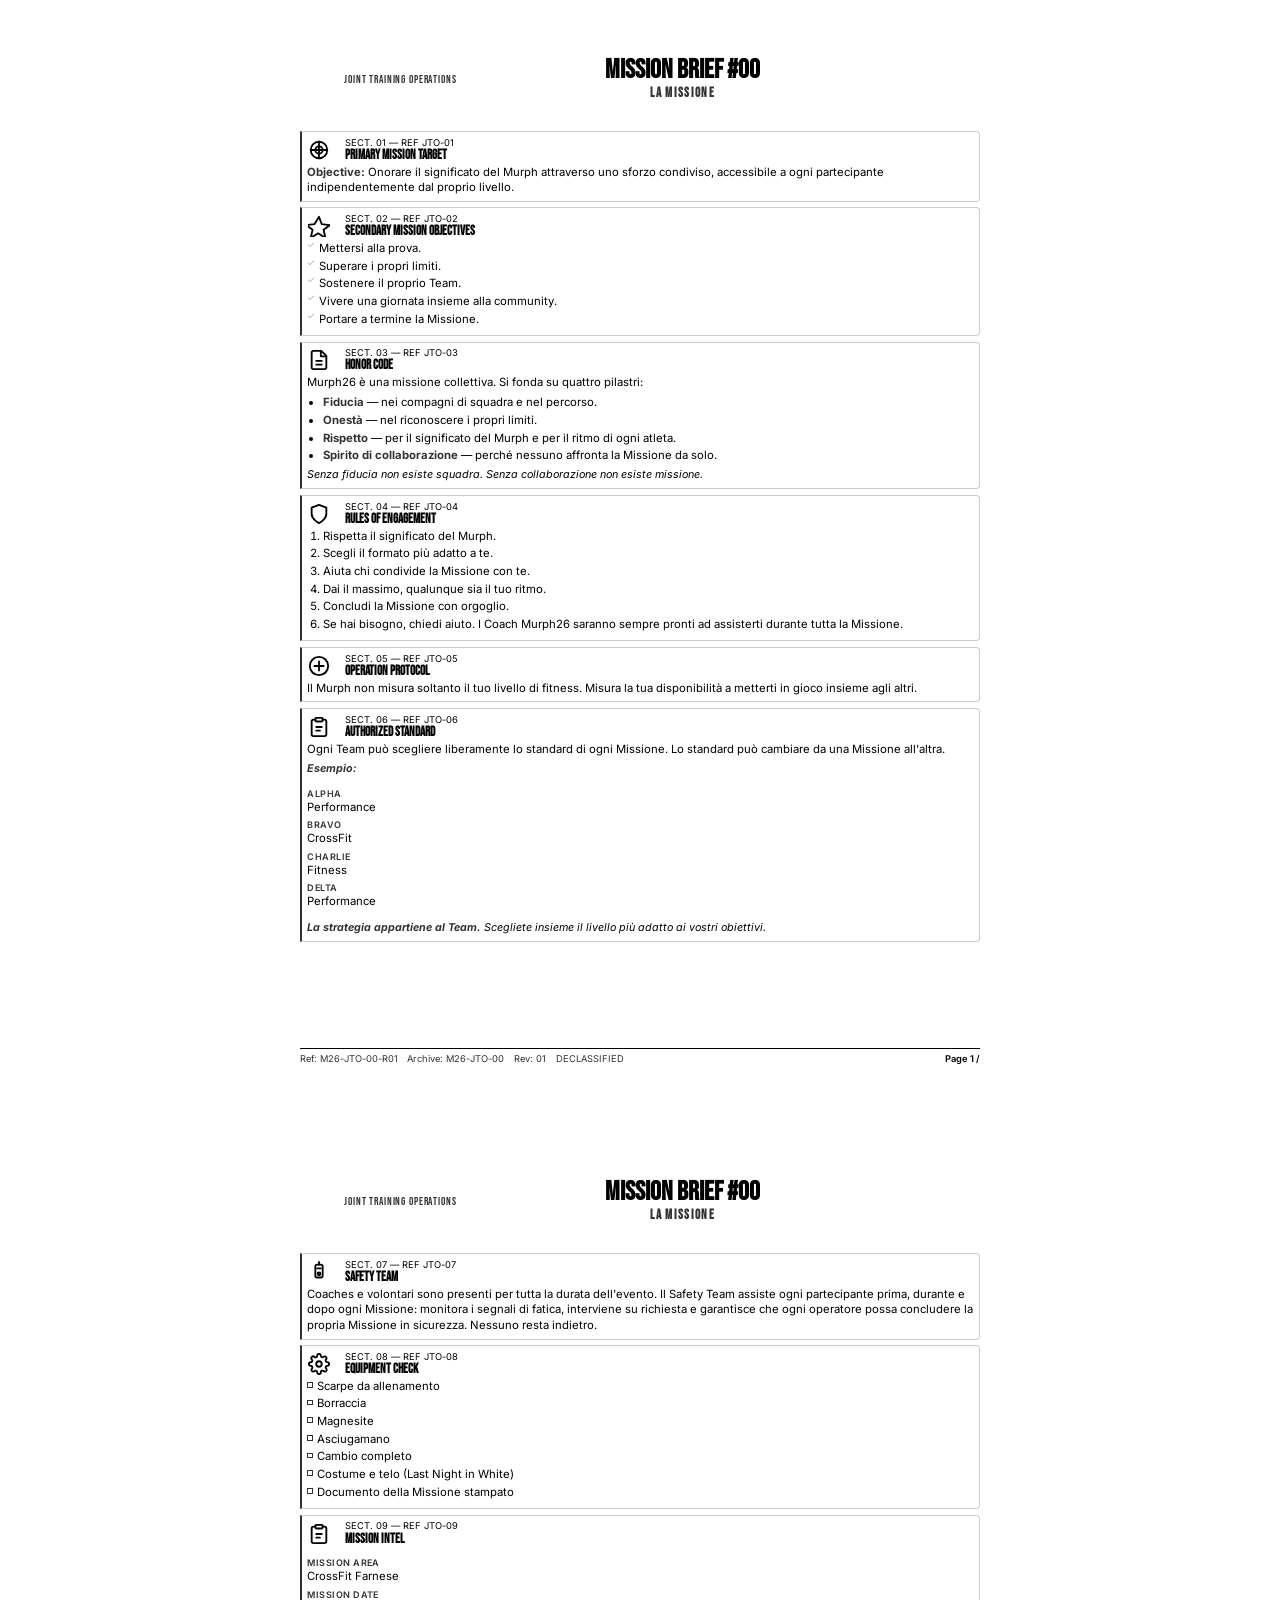
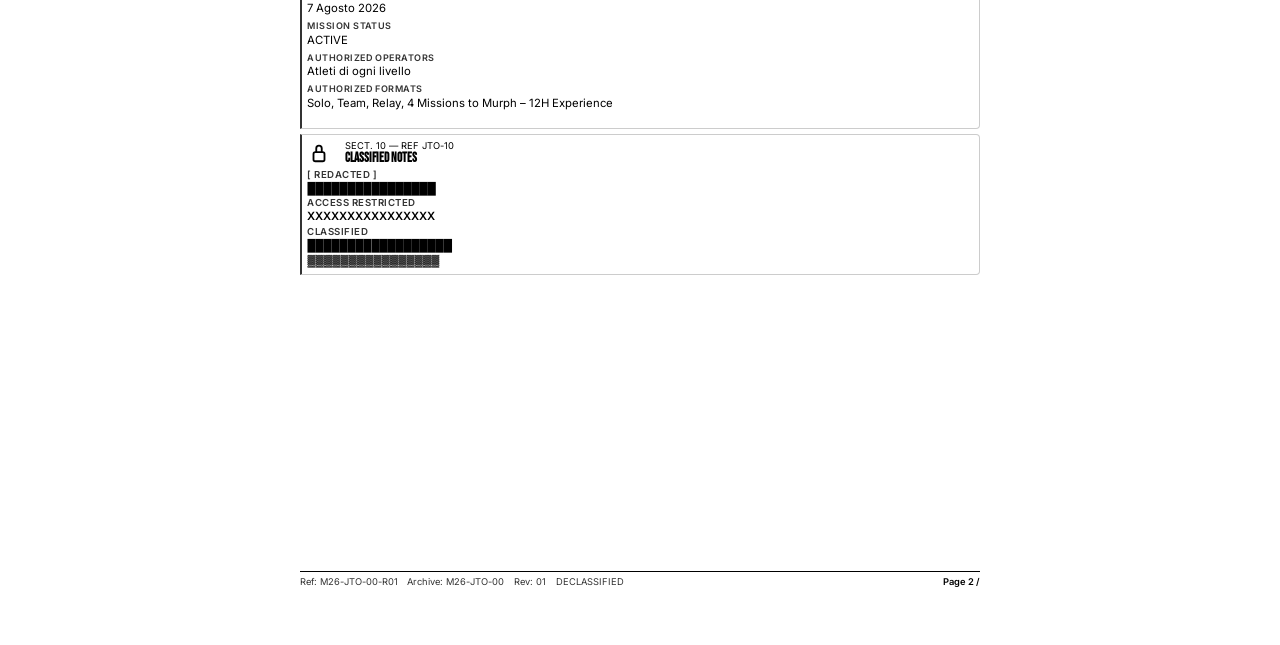
==== commit 025360df: "print: rebuild section headers and force monochrome SVG icons" ====
--- a/mission-briefs/mission-00-print.html
+++ b/mission-briefs/mission-00-print.html
@@ -25,99 +25,129 @@
 </header>
   <main class="print-content">
 <article class='mission-card mission-card--accent'>
-                  <header class='mission-card-header'>
-                    <img class='mission-card-icon' src='assets/target.svg' alt='' aria-hidden='true'>
-                    <h2 class='mission-card-title'>Primary Mission Target</h2>
-                  </header>
-                  <div class='mission-card-body'>
-                    <p class='mission-objective'><strong>Objective:</strong> Onorare il significato del Murph attraverso uno sforzo condiviso, accessibile a ogni partecipante indipendentemente dal proprio livello.</p>
-                  </div>
-                </article>
-<article class='mission-card'>
-                  <header class='mission-card-header'>
-                    <img class='mission-card-icon' src='assets/star.svg' alt='' aria-hidden='true'>
-                    <h2 class='mission-card-title'>Secondary Mission Objectives</h2>
-                  </header>
-                  <div class='mission-card-body'>
-                    <ul class='mission-checklist'>
-                      <li><img class='mission-check-icon' src='assets/check.svg' alt='' aria-hidden='true'> Mettersi alla prova.</li>
-                      <li><img class='mission-check-icon' src='assets/check.svg' alt='' aria-hidden='true'> Superare i propri limiti.</li>
-                      <li><img class='mission-check-icon' src='assets/check.svg' alt='' aria-hidden='true'> Sostenere il proprio Team.</li>
-                      <li><img class='mission-check-icon' src='assets/check.svg' alt='' aria-hidden='true'> Vivere una giornata insieme alla community.</li>
-                      <li><img class='mission-check-icon' src='assets/check.svg' alt='' aria-hidden='true'> Portare a termine la Missione.</li>
-                    </ul>
-                  </div>
-                </article>
-<article class='mission-card'>
-                  <header class='mission-card-header'>
-                    <img class='mission-card-icon' src='assets/document.svg' alt='' aria-hidden='true'>
-                    <h2 class='mission-card-title'>Honor Code</h2>
-                  </header>
-                  <div class='mission-card-body'>
-                    <p>Murph26 è una missione collettiva. Si fonda su quattro pilastri:</p>
-                    <ul class='mission-list'>
-                      <li><strong>Fiducia</strong> — nei compagni di squadra e nel percorso.</li>
-                      <li><strong>Onestà</strong> — nel riconoscere i propri limiti.</li>
-                      <li><strong>Rispetto</strong> — per il significato del Murph e per il ritmo di ogni atleta.</li>
-                      <li><strong>Spirito di collaborazione</strong> — perché nessuno affronta la Missione da solo.</li>
-                    </ul>
-                    <p class='mission-note'>Senza fiducia non esiste squadra. Senza collaborazione non esiste missione.</p>
-                  </div>
-                </article>
-<article class='mission-card'>
-                  <header class='mission-card-header'>
-                    <img class='mission-card-icon' src='assets/shield.svg' alt='' aria-hidden='true'>
-                    <h2 class='mission-card-title'>Rules of Engagement</h2>
-                  </header>
-                  <div class='mission-card-body'>
-                    <ol class='mission-list'>
-                      <li>Rispetta il significato del Murph.</li>
-                      <li>Scegli il formato più adatto a te.</li>
-                      <li>Aiuta chi condivide la Missione con te.</li>
-                      <li>Dai il massimo, qualunque sia il tuo ritmo.</li>
-                      <li>Concludi la Missione con orgoglio.</li>
-                      <li>Se hai bisogno, chiedi aiuto. I Coach Murph26 saranno sempre pronti ad assisterti durante tutta la Missione.</li>
-                    </ol>
-                  </div>
-                </article>
+                      <div class="section-header">
+  <div class="section-icon">
+    <img class='mission-card-icon' src='assets/target.svg' alt='' aria-hidden='true'>
+  </div>
+  <div class="section-heading">
+    <div class="section-ref">SECT. 01 — REF JTO-01</div>
+    <h3 class="mission-card-title">Primary Mission Target</h3>
+  </div>
+</div>
+                      <div class='mission-card-body'>
+                        <p class='mission-objective'><strong>Objective:</strong> Onorare il significato del Murph attraverso uno sforzo condiviso, accessibile a ogni partecipante indipendentemente dal proprio livello.</p>
+                      </div>
+                    </article>
+<article class='mission-card'>
+                      <div class="section-header">
+  <div class="section-icon">
+    <img class='mission-card-icon' src='assets/star.svg' alt='' aria-hidden='true'>
+  </div>
+  <div class="section-heading">
+    <div class="section-ref">SECT. 02 — REF JTO-02</div>
+    <h3 class="mission-card-title">Secondary Mission Objectives</h3>
+  </div>
+</div>
+                      <div class='mission-card-body'>
+                        <ul class='mission-checklist'>
+                          <li><img class='mission-check-icon' src='assets/check.svg' alt='' aria-hidden='true'> Mettersi alla prova.</li>
+                          <li><img class='mission-check-icon' src='assets/check.svg' alt='' aria-hidden='true'> Superare i propri limiti.</li>
+                          <li><img class='mission-check-icon' src='assets/check.svg' alt='' aria-hidden='true'> Sostenere il proprio Team.</li>
+                          <li><img class='mission-check-icon' src='assets/check.svg' alt='' aria-hidden='true'> Vivere una giornata insieme alla community.</li>
+                          <li><img class='mission-check-icon' src='assets/check.svg' alt='' aria-hidden='true'> Portare a termine la Missione.</li>
+                        </ul>
+                      </div>
+                    </article>
+<article class='mission-card'>
+                      <div class="section-header">
+  <div class="section-icon">
+    <img class='mission-card-icon' src='assets/document.svg' alt='' aria-hidden='true'>
+  </div>
+  <div class="section-heading">
+    <div class="section-ref">SECT. 03 — REF JTO-03</div>
+    <h3 class="mission-card-title">Honor Code</h3>
+  </div>
+</div>
+                      <div class='mission-card-body'>
+                        <p>Murph26 è una missione collettiva. Si fonda su quattro pilastri:</p>
+                        <ul class='mission-list'>
+                          <li><strong>Fiducia</strong> — nei compagni di squadra e nel percorso.</li>
+                          <li><strong>Onestà</strong> — nel riconoscere i propri limiti.</li>
+                          <li><strong>Rispetto</strong> — per il significato del Murph e per il ritmo di ogni atleta.</li>
+                          <li><strong>Spirito di collaborazione</strong> — perché nessuno affronta la Missione da solo.</li>
+                        </ul>
+                        <p class='mission-note'>Senza fiducia non esiste squadra. Senza collaborazione non esiste missione.</p>
+                      </div>
+                    </article>
+<article class='mission-card'>
+                      <div class="section-header">
+  <div class="section-icon">
+    <img class='mission-card-icon' src='assets/shield.svg' alt='' aria-hidden='true'>
+  </div>
+  <div class="section-heading">
+    <div class="section-ref">SECT. 04 — REF JTO-04</div>
+    <h3 class="mission-card-title">Rules of Engagement</h3>
+  </div>
+</div>
+                      <div class='mission-card-body'>
+                        <ol class='mission-list'>
+                          <li>Rispetta il significato del Murph.</li>
+                          <li>Scegli il formato più adatto a te.</li>
+                          <li>Aiuta chi condivide la Missione con te.</li>
+                          <li>Dai il massimo, qualunque sia il tuo ritmo.</li>
+                          <li>Concludi la Missione con orgoglio.</li>
+                          <li>Se hai bisogno, chiedi aiuto. I Coach Murph26 saranno sempre pronti ad assisterti durante tutta la Missione.</li>
+                        </ol>
+                      </div>
+                    </article>
 <article class='mission-card mission-card--note'>
-                  <header class='mission-card-header'>
-                    <img class='mission-card-icon' src='assets/medical.svg' alt='' aria-hidden='true'>
-                    <h2 class='mission-card-title'>Operation Protocol</h2>
-                  </header>
-                  <div class='mission-card-body'>
-                    <p>Il Murph non misura soltanto il tuo livello di fitness. Misura la tua disponibilità a metterti in gioco insieme agli altri.</p>
-                  </div>
-                </article>
-<article class='mission-card'>
-                  <header class='mission-card-header'>
-                    <img class='mission-card-icon' src='assets/clipboard.svg' alt='' aria-hidden='true'>
-                    <h2 class='mission-card-title'>AUTHORIZED STANDARD</h2>
-                  </header>
-                  <div class='mission-card-body'>
-                    <p>Ogni Team può scegliere liberamente lo standard di ogni Missione. Lo standard può cambiare da una Missione all'altra.</p>
-                    <p class='mission-note'><strong>Esempio:</strong></p>
-                    <dl class='mission-intel'>
-                      <div>
-                        <dt>Alpha</dt>
-                        <dd>Performance</dd>
-                      </div>
-                      <div>
-                        <dt>Bravo</dt>
-                        <dd>CrossFit</dd>
-                      </div>
-                      <div>
-                        <dt>Charlie</dt>
-                        <dd>Fitness</dd>
-                      </div>
-                      <div>
-                        <dt>Delta</dt>
-                        <dd>Performance</dd>
-                      </div>
-                    </dl>
-                    <p class='mission-note'><strong>La strategia appartiene al Team.</strong> Scegliete insieme il livello più adatto ai vostri obiettivi.</p>
-                  </div>
-                </article>
+                      <div class="section-header">
+  <div class="section-icon">
+    <img class='mission-card-icon' src='assets/medical.svg' alt='' aria-hidden='true'>
+  </div>
+  <div class="section-heading">
+    <div class="section-ref">SECT. 05 — REF JTO-05</div>
+    <h3 class="mission-card-title">Operation Protocol</h3>
+  </div>
+</div>
+                      <div class='mission-card-body'>
+                        <p>Il Murph non misura soltanto il tuo livello di fitness. Misura la tua disponibilità a metterti in gioco insieme agli altri.</p>
+                      </div>
+                    </article>
+<article class='mission-card'>
+                      <div class="section-header">
+  <div class="section-icon">
+    <img class='mission-card-icon' src='assets/clipboard.svg' alt='' aria-hidden='true'>
+  </div>
+  <div class="section-heading">
+    <div class="section-ref">SECT. 06 — REF JTO-06</div>
+    <h3 class="mission-card-title">AUTHORIZED STANDARD</h3>
+  </div>
+</div>
+                      <div class='mission-card-body'>
+                        <p>Ogni Team può scegliere liberamente lo standard di ogni Missione. Lo standard può cambiare da una Missione all'altra.</p>
+                        <p class='mission-note'><strong>Esempio:</strong></p>
+                        <dl class='mission-intel'>
+                          <div>
+                            <dt>Alpha</dt>
+                            <dd>Performance</dd>
+                          </div>
+                          <div>
+                            <dt>Bravo</dt>
+                            <dd>CrossFit</dd>
+                          </div>
+                          <div>
+                            <dt>Charlie</dt>
+                            <dd>Fitness</dd>
+                          </div>
+                          <div>
+                            <dt>Delta</dt>
+                            <dd>Performance</dd>
+                          </div>
+                        </dl>
+                        <p class='mission-note'><strong>La strategia appartiene al Team.</strong> Scegliete insieme il livello più adatto ai vostri obiettivi.</p>
+                      </div>
+                    </article>
   </main>
 <footer class="print-footer" data-total="2">
   <ul class="print-footer__meta">
@@ -143,76 +173,96 @@
 </header>
   <main class="print-content">
 <article class='mission-card'>
-                  <header class='mission-card-header'>
-                    <img class='mission-card-icon' src='assets/radio.svg' alt='' aria-hidden='true'>
-                    <h2 class='mission-card-title'>Safety Team</h2>
-                  </header>
-                  <div class='mission-card-body'>
-                    <p>Coaches e volontari sono presenti per tutta la durata dell'evento. Il Safety Team assiste ogni partecipante prima, durante e dopo ogni Missione: monitora i segnali di fatica, interviene su richiesta e garantisce che ogni operatore possa concludere la propria Missione in sicurezza. Nessuno resta indietro.</p>
-                  </div>
-                </article>
-<article class='mission-card'>
-                  <header class='mission-card-header'>
-                    <img class='mission-card-icon' src='assets/gear.svg' alt='' aria-hidden='true'>
-                    <h2 class='mission-card-title'>Equipment Check</h2>
-                  </header>
-                  <div class='mission-card-body'>
-                    <ul class='equipment-checklist'>
-                      <li class='equipment-checklist__item'><span class='equipment-check__box' aria-hidden='true'></span> Scarpe da allenamento</li>
-                      <li class='equipment-checklist__item'><span class='equipment-check__box' aria-hidden='true'></span> Borraccia</li>
-                      <li class='equipment-checklist__item'><span class='equipment-check__box' aria-hidden='true'></span> Magnesite</li>
-                      <li class='equipment-checklist__item'><span class='equipment-check__box' aria-hidden='true'></span> Asciugamano</li>
-                      <li class='equipment-checklist__item'><span class='equipment-check__box' aria-hidden='true'></span> Cambio completo</li>
-                      <li class='equipment-checklist__item'><span class='equipment-check__box' aria-hidden='true'></span> Costume e telo (Last Night in White)</li>
-                      <li class='equipment-checklist__item'><span class='equipment-check__box' aria-hidden='true'></span> Documento della Missione stampato</li>
-                    </ul>
-                  </div>
-                </article>
-<article class='mission-card'>
-                  <header class='mission-card-header'>
-                    <img class='mission-card-icon' src='assets/clipboard.svg' alt='' aria-hidden='true'>
-                    <h2 class='mission-card-title'>Mission Intel</h2>
-                  </header>
-                  <div class='mission-card-body'>
-                    <dl class='mission-intel'>
-                      <div>
-                        <dt>Mission Area</dt>
-                        <dd>CrossFit Farnese</dd>
-                      </div>
-                      <div>
-                        <dt>Mission Date</dt>
-                        <dd>7 Agosto 2026</dd>
-                      </div>
-                      <div>
-                        <dt>Mission Status</dt>
-                        <dd>ACTIVE</dd>
-                      </div>
-                      <div>
-                        <dt>Authorized Operators</dt>
-                        <dd>Atleti di ogni livello</dd>
-                      </div>
-                      <div>
-                        <dt>Authorized Formats</dt>
-                        <dd>Solo, Team, Relay, 4 Missions to Murph &ndash; 12H Experience</dd>
-                      </div>
-                    </dl>
-                  </div>
-                </article>
+                      <div class="section-header">
+  <div class="section-icon">
+    <img class='mission-card-icon' src='assets/radio.svg' alt='' aria-hidden='true'>
+  </div>
+  <div class="section-heading">
+    <div class="section-ref">SECT. 07 — REF JTO-07</div>
+    <h3 class="mission-card-title">Safety Team</h3>
+  </div>
+</div>
+                      <div class='mission-card-body'>
+                        <p>Coaches e volontari sono presenti per tutta la durata dell'evento. Il Safety Team assiste ogni partecipante prima, durante e dopo ogni Missione: monitora i segnali di fatica, interviene su richiesta e garantisce che ogni operatore possa concludere la propria Missione in sicurezza. Nessuno resta indietro.</p>
+                      </div>
+                    </article>
+<article class='mission-card'>
+                      <div class="section-header">
+  <div class="section-icon">
+    <img class='mission-card-icon' src='assets/gear.svg' alt='' aria-hidden='true'>
+  </div>
+  <div class="section-heading">
+    <div class="section-ref">SECT. 08 — REF JTO-08</div>
+    <h3 class="mission-card-title">Equipment Check</h3>
+  </div>
+</div>
+                      <div class='mission-card-body'>
+                        <ul class='equipment-checklist'>
+                          <li class='equipment-checklist__item'><span class='equipment-check__box' aria-hidden='true'></span> Scarpe da allenamento</li>
+                          <li class='equipment-checklist__item'><span class='equipment-check__box' aria-hidden='true'></span> Borraccia</li>
+                          <li class='equipment-checklist__item'><span class='equipment-check__box' aria-hidden='true'></span> Magnesite</li>
+                          <li class='equipment-checklist__item'><span class='equipment-check__box' aria-hidden='true'></span> Asciugamano</li>
+                          <li class='equipment-checklist__item'><span class='equipment-check__box' aria-hidden='true'></span> Cambio completo</li>
+                          <li class='equipment-checklist__item'><span class='equipment-check__box' aria-hidden='true'></span> Costume e telo (Last Night in White)</li>
+                          <li class='equipment-checklist__item'><span class='equipment-check__box' aria-hidden='true'></span> Documento della Missione stampato</li>
+                        </ul>
+                      </div>
+                    </article>
+<article class='mission-card'>
+                      <div class="section-header">
+  <div class="section-icon">
+    <img class='mission-card-icon' src='assets/clipboard.svg' alt='' aria-hidden='true'>
+  </div>
+  <div class="section-heading">
+    <div class="section-ref">SECT. 09 — REF JTO-09</div>
+    <h3 class="mission-card-title">Mission Intel</h3>
+  </div>
+</div>
+                      <div class='mission-card-body'>
+                        <dl class='mission-intel'>
+                          <div>
+                            <dt>Mission Area</dt>
+                            <dd>CrossFit Farnese</dd>
+                          </div>
+                          <div>
+                            <dt>Mission Date</dt>
+                            <dd>7 Agosto 2026</dd>
+                          </div>
+                          <div>
+                            <dt>Mission Status</dt>
+                            <dd>ACTIVE</dd>
+                          </div>
+                          <div>
+                            <dt>Authorized Operators</dt>
+                            <dd>Atleti di ogni livello</dd>
+                          </div>
+                          <div>
+                            <dt>Authorized Formats</dt>
+                            <dd>Solo, Team, Relay, 4 Missions to Murph &ndash; 12H Experience</dd>
+                          </div>
+                        </dl>
+                      </div>
+                    </article>
 <article class='mission-card mission-card--classified'>
-                  <header class='mission-card-header'>
-                    <img class='mission-card-icon' src='assets/lock.svg' alt='' aria-hidden='true'>
-                    <h2 class='mission-card-title'>Classified Notes</h2>
-                  </header>
-                  <div class='mission-card-body'>
-                    <div class='redacted-block redacted-block--label'>[ REDACTED ]</div>
-                    <div class='redacted-block'>████████████████</div>
-                    <div class='redacted-block redacted-block--label'>ACCESS RESTRICTED</div>
-                    <div class='redacted-block redacted-block--cross'>XXXXXXXXXXXXXXXX</div>
-                    <div class='redacted-block redacted-block--label'>CLASSIFIED</div>
-                    <div class='redacted-block'>██████████████████</div>
-                    <div class='redacted-block redacted-block--alt'>▓▓▓▓▓▓▓▓▓▓▓▓▓▓▓▓</div>
-                  </div>
-                </article>
+                      <div class="section-header">
+  <div class="section-icon">
+    <img class='mission-card-icon' src='assets/lock.svg' alt='' aria-hidden='true'>
+  </div>
+  <div class="section-heading">
+    <div class="section-ref">SECT. 10 — REF JTO-10</div>
+    <h3 class="mission-card-title">Classified Notes</h3>
+  </div>
+</div>
+                      <div class='mission-card-body'>
+                        <div class='redacted-block redacted-block--label'>[ REDACTED ]</div>
+                        <div class='redacted-block'>████████████████</div>
+                        <div class='redacted-block redacted-block--label'>ACCESS RESTRICTED</div>
+                        <div class='redacted-block redacted-block--cross'>XXXXXXXXXXXXXXXX</div>
+                        <div class='redacted-block redacted-block--label'>CLASSIFIED</div>
+                        <div class='redacted-block'>██████████████████</div>
+                        <div class='redacted-block redacted-block--alt'>▓▓▓▓▓▓▓▓▓▓▓▓▓▓▓▓</div>
+                      </div>
+                    </article>
   </main>
 <footer class="print-footer" data-total="2">
   <ul class="print-footer__meta">
--- a/css/print-dossier.css
+++ b/css/print-dossier.css
@@ -146,30 +146,59 @@
   padding: 0.35rem;
 }
 
-.mission-card-header {
-  display: flex;
-  align-items: center;
-  gap: 12px;
+/* Section headers */
+.section-header {
+  display: flex;
+  align-items: center;
+  gap: 14px;
   margin-bottom: 0.15rem;
 }
 
-.mission-card-icon {
+.section-icon {
+  width: 24px;
+  height: 24px;
+  display: flex;
+  align-items: center;
+  justify-content: center;
+  flex: 0 0 24px;
+}
+
+.section-icon img,
+.section-icon svg {
   width: 22px;
   height: 22px;
-  flex-shrink: 0;
   display: block;
+}
+
+.section-icon img {
+  filter: brightness(0);
+}
+
+.section-heading {
+  display: flex;
+  flex-direction: column;
+  justify-content: center;
+  gap: 2px;
+}
+
+.section-ref {
+  font-family: 'Inter', sans-serif;
+  font-size: 7pt;
+  line-height: 1;
+  color: #000;
+}
+
+.section-heading h3 {
+  margin: 0;
+  line-height: 1;
 }
 
 .mission-card-title {
   font-family: 'Bebas Neue', sans-serif;
   font-size: 10pt;
+  color: #000;
+  margin: 0;
   line-height: 1;
-  color: #000;
-  margin: 0;
-}
-
-.mission-card-title::before {
-  display: none;
 }
 
 .mission-card-body {
@@ -321,3 +350,84 @@
 .print-footer__page::before {
   content: "Page " counter(print-page) " / " attr(data-total);
 }
+
+/* Monochrome print override */
+@media print {
+  :root {
+    --accent: #000;
+    --primary: #000;
+    --secondary: #000;
+    --highlight: #000;
+    --brand: #000;
+    --blue: #000;
+    --cyan: #000;
+    --pink: #000;
+    --magenta: #000;
+  }
+
+  body,
+  p,
+  span,
+  li,
+  strong,
+  small,
+  h1,
+  h2,
+  h3,
+  h4,
+  h5,
+  h6 {
+    color: #000 !important;
+  }
+
+  .section-card,
+  .mission-card {
+    border-color: #999 !important;
+  }
+
+  .section-ref,
+  .section-title,
+  .section-body {
+    color: #000 !important;
+  }
+
+  .section-header svg,
+  .section-header svg *,
+  .section-card svg,
+  .section-card svg *,
+  .mission-card svg,
+  .mission-card svg *,
+  .lucide,
+  .lucide * {
+    stroke: #000 !important;
+    fill: none !important;
+    color: #000 !important;
+  }
+
+  .section-header svg {
+    width: 22px;
+    height: 22px;
+  }
+
+  .section-icon svg[fill]:not([fill="none"]),
+  .section-icon svg *[fill]:not([fill="none"]),
+  .section-card svg[fill]:not([fill="none"]),
+  .section-card svg *[fill]:not([fill="none"]),
+  .mission-card svg[fill]:not([fill="none"]),
+  .mission-card svg *[fill]:not([fill="none"]),
+  .lucide[fill]:not([fill="none"]),
+  .lucide *[fill]:not([fill="none"]) {
+    fill: #000 !important;
+  }
+
+  ol li::marker,
+  ul li::marker {
+    color: #000 !important;
+  }
+
+  a,
+  a:visited {
+    color: #000 !important;
+    text-decoration: none !important;
+  }
+}
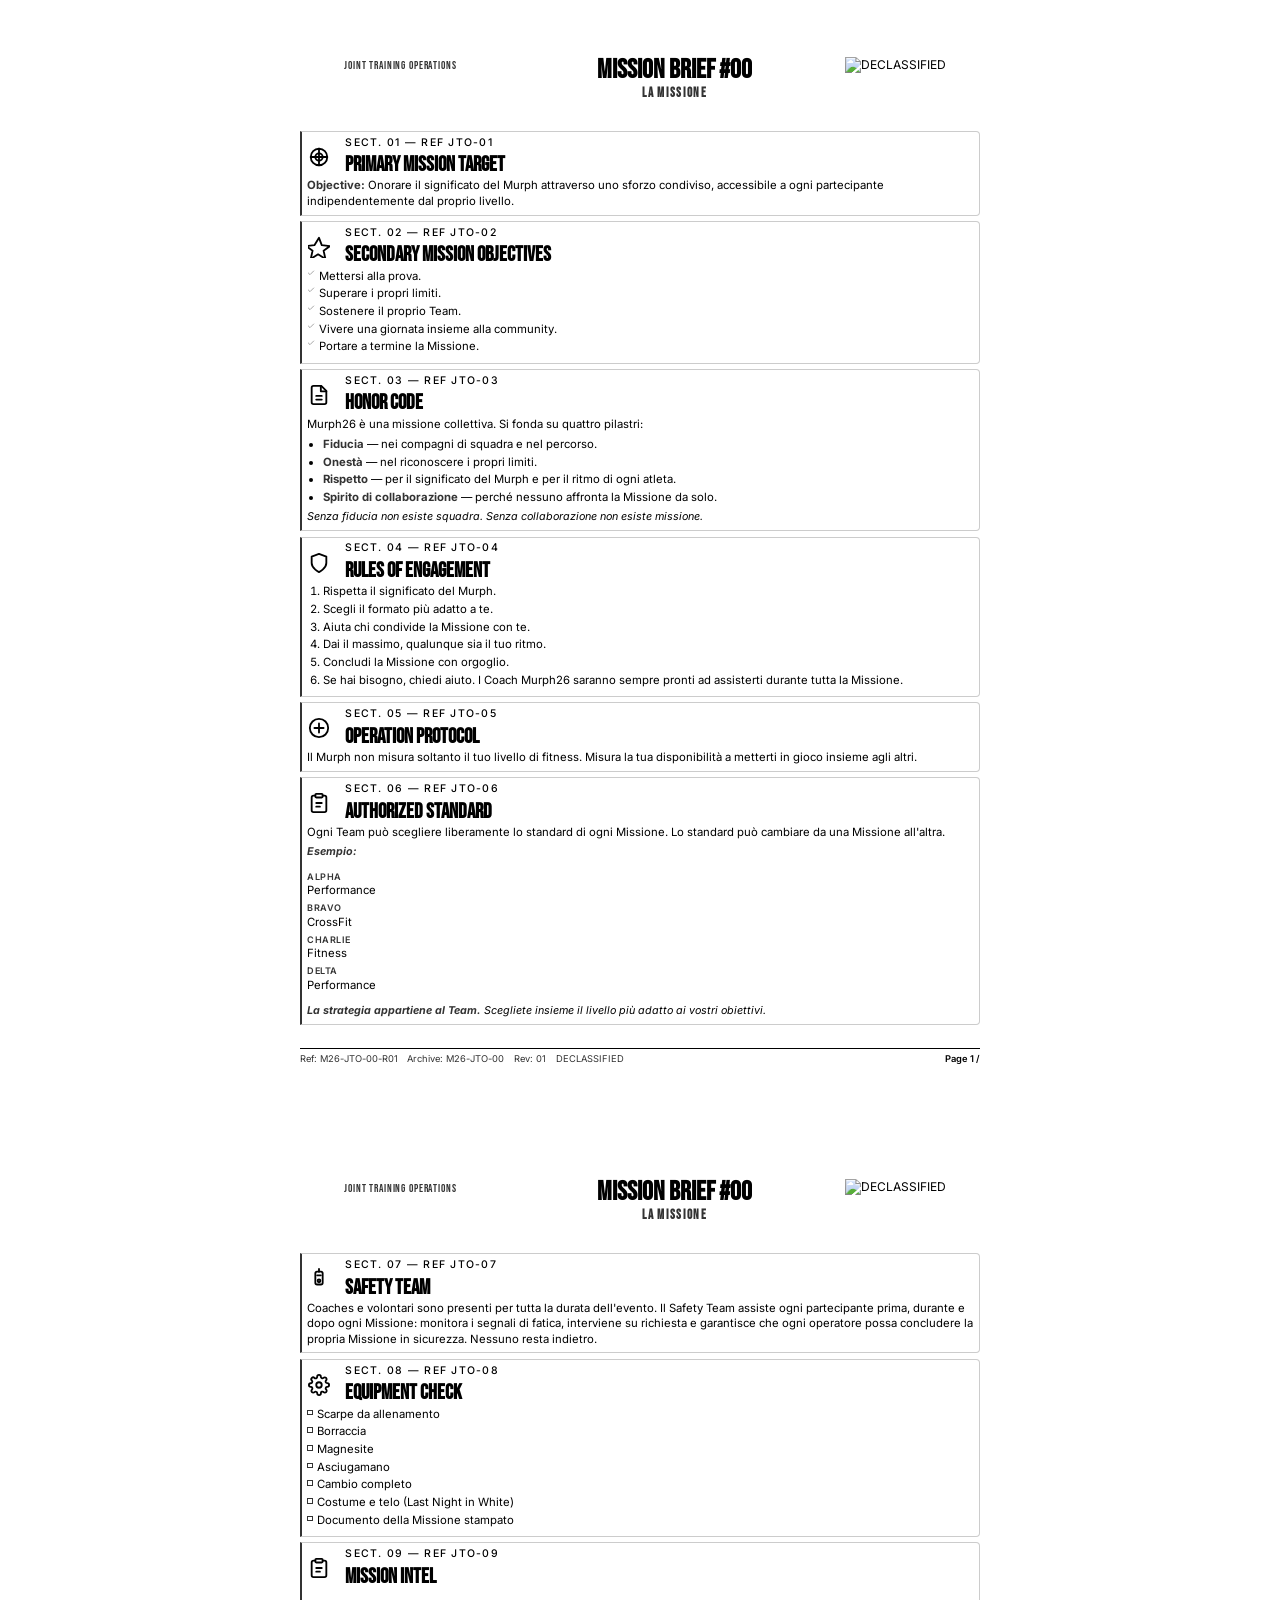
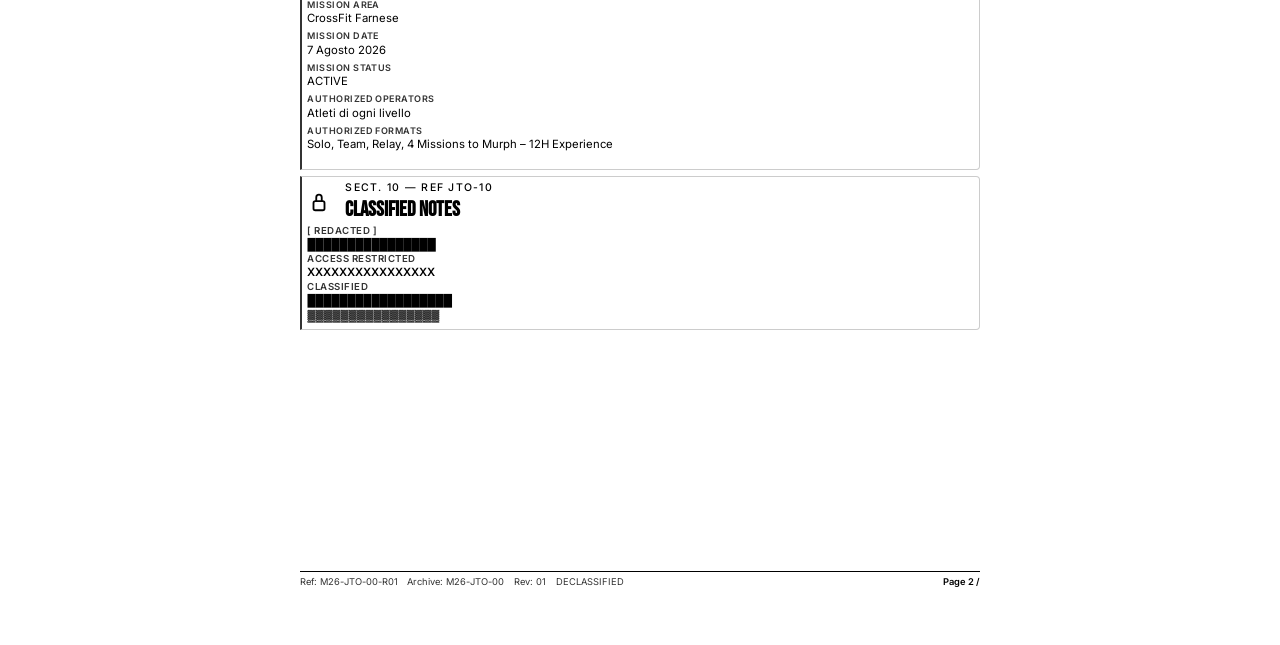
==== commit 80cba870: "print: finalize header typography and static declassified stamp" ====
--- a/mission-briefs/mission-00-print.html
+++ b/mission-briefs/mission-00-print.html
@@ -13,141 +13,145 @@
   <div class="print-document">
 <section class="print-page">
 <header class="print-header">
-  <div class="print-header__logo">
+  <div class="print-header-left">
     <img src="../assets/muprh-logo-font.svg" alt="Murph26" class="print-header__logo-mark">
     <span class="print-header__logo-wordmark">JOINT TRAINING OPERATIONS</span>
   </div>
-  <div class="print-title-wrapper">
-    <h1 class="print-header__title">MISSION BRIEF #00</h1>
-    <h2 class="print-header__subtitle">LA MISSIONE</h2>
-  </div>
-  <img src="../assets/declassified-print-document.png" class="print-declassified" alt="" aria-hidden="true">
+  <div class="print-header-center">
+    <div class="print-title-wrapper">
+      <h1 class="print-header__title">MISSION BRIEF #00</h1>
+      <h2 class="print-header__subtitle">LA MISSIONE</h2>
+    </div>
+  </div>
+  <div class="print-header-right">
+    <img src="../assets/declassified-print-document.png" alt="DECLASSIFIED" class="print-declassified-stamp">
+  </div>
 </header>
   <main class="print-content">
 <article class='mission-card mission-card--accent'>
-                      <div class="section-header">
+          <div class="section-header">
   <div class="section-icon">
     <img class='mission-card-icon' src='assets/target.svg' alt='' aria-hidden='true'>
   </div>
   <div class="section-heading">
     <div class="section-ref">SECT. 01 — REF JTO-01</div>
-    <h3 class="mission-card-title">Primary Mission Target</h3>
-  </div>
-</div>
-                      <div class='mission-card-body'>
-                        <p class='mission-objective'><strong>Objective:</strong> Onorare il significato del Murph attraverso uno sforzo condiviso, accessibile a ogni partecipante indipendentemente dal proprio livello.</p>
-                      </div>
-                    </article>
-<article class='mission-card'>
-                      <div class="section-header">
+    <h3>Primary Mission Target</h3>
+  </div>
+</div>
+          <div class='mission-card-body'>
+            <p class='mission-objective'><strong>Objective:</strong> Onorare il significato del Murph attraverso uno sforzo condiviso, accessibile a ogni partecipante indipendentemente dal proprio livello.</p>
+          </div>
+        </article>
+<article class='mission-card'>
+          <div class="section-header">
   <div class="section-icon">
     <img class='mission-card-icon' src='assets/star.svg' alt='' aria-hidden='true'>
   </div>
   <div class="section-heading">
     <div class="section-ref">SECT. 02 — REF JTO-02</div>
-    <h3 class="mission-card-title">Secondary Mission Objectives</h3>
-  </div>
-</div>
-                      <div class='mission-card-body'>
-                        <ul class='mission-checklist'>
-                          <li><img class='mission-check-icon' src='assets/check.svg' alt='' aria-hidden='true'> Mettersi alla prova.</li>
-                          <li><img class='mission-check-icon' src='assets/check.svg' alt='' aria-hidden='true'> Superare i propri limiti.</li>
-                          <li><img class='mission-check-icon' src='assets/check.svg' alt='' aria-hidden='true'> Sostenere il proprio Team.</li>
-                          <li><img class='mission-check-icon' src='assets/check.svg' alt='' aria-hidden='true'> Vivere una giornata insieme alla community.</li>
-                          <li><img class='mission-check-icon' src='assets/check.svg' alt='' aria-hidden='true'> Portare a termine la Missione.</li>
-                        </ul>
-                      </div>
-                    </article>
-<article class='mission-card'>
-                      <div class="section-header">
+    <h3>Secondary Mission Objectives</h3>
+  </div>
+</div>
+          <div class='mission-card-body'>
+            <ul class='mission-checklist'>
+              <li><img class='mission-check-icon' src='assets/check.svg' alt='' aria-hidden='true'> Mettersi alla prova.</li>
+              <li><img class='mission-check-icon' src='assets/check.svg' alt='' aria-hidden='true'> Superare i propri limiti.</li>
+              <li><img class='mission-check-icon' src='assets/check.svg' alt='' aria-hidden='true'> Sostenere il proprio Team.</li>
+              <li><img class='mission-check-icon' src='assets/check.svg' alt='' aria-hidden='true'> Vivere una giornata insieme alla community.</li>
+              <li><img class='mission-check-icon' src='assets/check.svg' alt='' aria-hidden='true'> Portare a termine la Missione.</li>
+            </ul>
+          </div>
+        </article>
+<article class='mission-card'>
+          <div class="section-header">
   <div class="section-icon">
     <img class='mission-card-icon' src='assets/document.svg' alt='' aria-hidden='true'>
   </div>
   <div class="section-heading">
     <div class="section-ref">SECT. 03 — REF JTO-03</div>
-    <h3 class="mission-card-title">Honor Code</h3>
-  </div>
-</div>
-                      <div class='mission-card-body'>
-                        <p>Murph26 è una missione collettiva. Si fonda su quattro pilastri:</p>
-                        <ul class='mission-list'>
-                          <li><strong>Fiducia</strong> — nei compagni di squadra e nel percorso.</li>
-                          <li><strong>Onestà</strong> — nel riconoscere i propri limiti.</li>
-                          <li><strong>Rispetto</strong> — per il significato del Murph e per il ritmo di ogni atleta.</li>
-                          <li><strong>Spirito di collaborazione</strong> — perché nessuno affronta la Missione da solo.</li>
-                        </ul>
-                        <p class='mission-note'>Senza fiducia non esiste squadra. Senza collaborazione non esiste missione.</p>
-                      </div>
-                    </article>
-<article class='mission-card'>
-                      <div class="section-header">
+    <h3>Honor Code</h3>
+  </div>
+</div>
+          <div class='mission-card-body'>
+            <p>Murph26 è una missione collettiva. Si fonda su quattro pilastri:</p>
+            <ul class='mission-list'>
+              <li><strong>Fiducia</strong> — nei compagni di squadra e nel percorso.</li>
+              <li><strong>Onestà</strong> — nel riconoscere i propri limiti.</li>
+              <li><strong>Rispetto</strong> — per il significato del Murph e per il ritmo di ogni atleta.</li>
+              <li><strong>Spirito di collaborazione</strong> — perché nessuno affronta la Missione da solo.</li>
+            </ul>
+            <p class='mission-note'>Senza fiducia non esiste squadra. Senza collaborazione non esiste missione.</p>
+          </div>
+        </article>
+<article class='mission-card'>
+          <div class="section-header">
   <div class="section-icon">
     <img class='mission-card-icon' src='assets/shield.svg' alt='' aria-hidden='true'>
   </div>
   <div class="section-heading">
     <div class="section-ref">SECT. 04 — REF JTO-04</div>
-    <h3 class="mission-card-title">Rules of Engagement</h3>
-  </div>
-</div>
-                      <div class='mission-card-body'>
-                        <ol class='mission-list'>
-                          <li>Rispetta il significato del Murph.</li>
-                          <li>Scegli il formato più adatto a te.</li>
-                          <li>Aiuta chi condivide la Missione con te.</li>
-                          <li>Dai il massimo, qualunque sia il tuo ritmo.</li>
-                          <li>Concludi la Missione con orgoglio.</li>
-                          <li>Se hai bisogno, chiedi aiuto. I Coach Murph26 saranno sempre pronti ad assisterti durante tutta la Missione.</li>
-                        </ol>
-                      </div>
-                    </article>
+    <h3>Rules of Engagement</h3>
+  </div>
+</div>
+          <div class='mission-card-body'>
+            <ol class='mission-list'>
+              <li>Rispetta il significato del Murph.</li>
+              <li>Scegli il formato più adatto a te.</li>
+              <li>Aiuta chi condivide la Missione con te.</li>
+              <li>Dai il massimo, qualunque sia il tuo ritmo.</li>
+              <li>Concludi la Missione con orgoglio.</li>
+              <li>Se hai bisogno, chiedi aiuto. I Coach Murph26 saranno sempre pronti ad assisterti durante tutta la Missione.</li>
+            </ol>
+          </div>
+        </article>
 <article class='mission-card mission-card--note'>
-                      <div class="section-header">
+          <div class="section-header">
   <div class="section-icon">
     <img class='mission-card-icon' src='assets/medical.svg' alt='' aria-hidden='true'>
   </div>
   <div class="section-heading">
     <div class="section-ref">SECT. 05 — REF JTO-05</div>
-    <h3 class="mission-card-title">Operation Protocol</h3>
-  </div>
-</div>
-                      <div class='mission-card-body'>
-                        <p>Il Murph non misura soltanto il tuo livello di fitness. Misura la tua disponibilità a metterti in gioco insieme agli altri.</p>
-                      </div>
-                    </article>
-<article class='mission-card'>
-                      <div class="section-header">
+    <h3>Operation Protocol</h3>
+  </div>
+</div>
+          <div class='mission-card-body'>
+            <p>Il Murph non misura soltanto il tuo livello di fitness. Misura la tua disponibilità a metterti in gioco insieme agli altri.</p>
+          </div>
+        </article>
+<article class='mission-card'>
+          <div class="section-header">
   <div class="section-icon">
     <img class='mission-card-icon' src='assets/clipboard.svg' alt='' aria-hidden='true'>
   </div>
   <div class="section-heading">
     <div class="section-ref">SECT. 06 — REF JTO-06</div>
-    <h3 class="mission-card-title">AUTHORIZED STANDARD</h3>
-  </div>
-</div>
-                      <div class='mission-card-body'>
-                        <p>Ogni Team può scegliere liberamente lo standard di ogni Missione. Lo standard può cambiare da una Missione all'altra.</p>
-                        <p class='mission-note'><strong>Esempio:</strong></p>
-                        <dl class='mission-intel'>
-                          <div>
-                            <dt>Alpha</dt>
-                            <dd>Performance</dd>
-                          </div>
-                          <div>
-                            <dt>Bravo</dt>
-                            <dd>CrossFit</dd>
-                          </div>
-                          <div>
-                            <dt>Charlie</dt>
-                            <dd>Fitness</dd>
-                          </div>
-                          <div>
-                            <dt>Delta</dt>
-                            <dd>Performance</dd>
-                          </div>
-                        </dl>
-                        <p class='mission-note'><strong>La strategia appartiene al Team.</strong> Scegliete insieme il livello più adatto ai vostri obiettivi.</p>
-                      </div>
-                    </article>
+    <h3>AUTHORIZED STANDARD</h3>
+  </div>
+</div>
+          <div class='mission-card-body'>
+            <p>Ogni Team può scegliere liberamente lo standard di ogni Missione. Lo standard può cambiare da una Missione all'altra.</p>
+            <p class='mission-note'><strong>Esempio:</strong></p>
+            <dl class='mission-intel'>
+              <div>
+                <dt>Alpha</dt>
+                <dd>Performance</dd>
+              </div>
+              <div>
+                <dt>Bravo</dt>
+                <dd>CrossFit</dd>
+              </div>
+              <div>
+                <dt>Charlie</dt>
+                <dd>Fitness</dd>
+              </div>
+              <div>
+                <dt>Delta</dt>
+                <dd>Performance</dd>
+              </div>
+            </dl>
+            <p class='mission-note'><strong>La strategia appartiene al Team.</strong> Scegliete insieme il livello più adatto ai vostri obiettivi.</p>
+          </div>
+        </article>
   </main>
 <footer class="print-footer" data-total="2">
   <ul class="print-footer__meta">
@@ -161,108 +165,112 @@
 </section>
 <section class="print-page">
 <header class="print-header">
-  <div class="print-header__logo">
+  <div class="print-header-left">
     <img src="../assets/muprh-logo-font.svg" alt="Murph26" class="print-header__logo-mark">
     <span class="print-header__logo-wordmark">JOINT TRAINING OPERATIONS</span>
   </div>
-  <div class="print-title-wrapper">
-    <h1 class="print-header__title">MISSION BRIEF #00</h1>
-    <h2 class="print-header__subtitle">LA MISSIONE</h2>
-  </div>
-  <img src="../assets/declassified-print-document.png" class="print-declassified" alt="" aria-hidden="true">
+  <div class="print-header-center">
+    <div class="print-title-wrapper">
+      <h1 class="print-header__title">MISSION BRIEF #00</h1>
+      <h2 class="print-header__subtitle">LA MISSIONE</h2>
+    </div>
+  </div>
+  <div class="print-header-right">
+    <img src="../assets/declassified-print-document.png" alt="DECLASSIFIED" class="print-declassified-stamp">
+  </div>
 </header>
   <main class="print-content">
 <article class='mission-card'>
-                      <div class="section-header">
+          <div class="section-header">
   <div class="section-icon">
     <img class='mission-card-icon' src='assets/radio.svg' alt='' aria-hidden='true'>
   </div>
   <div class="section-heading">
     <div class="section-ref">SECT. 07 — REF JTO-07</div>
-    <h3 class="mission-card-title">Safety Team</h3>
-  </div>
-</div>
-                      <div class='mission-card-body'>
-                        <p>Coaches e volontari sono presenti per tutta la durata dell'evento. Il Safety Team assiste ogni partecipante prima, durante e dopo ogni Missione: monitora i segnali di fatica, interviene su richiesta e garantisce che ogni operatore possa concludere la propria Missione in sicurezza. Nessuno resta indietro.</p>
-                      </div>
-                    </article>
-<article class='mission-card'>
-                      <div class="section-header">
+    <h3>Safety Team</h3>
+  </div>
+</div>
+          <div class='mission-card-body'>
+            <p>Coaches e volontari sono presenti per tutta la durata dell'evento. Il Safety Team assiste ogni partecipante prima, durante e dopo ogni Missione: monitora i segnali di fatica, interviene su richiesta e garantisce che ogni operatore possa concludere la propria Missione in sicurezza. Nessuno resta indietro.</p>
+          </div>
+        </article>
+<article class='mission-card'>
+          <div class="section-header">
   <div class="section-icon">
     <img class='mission-card-icon' src='assets/gear.svg' alt='' aria-hidden='true'>
   </div>
   <div class="section-heading">
     <div class="section-ref">SECT. 08 — REF JTO-08</div>
-    <h3 class="mission-card-title">Equipment Check</h3>
-  </div>
-</div>
-                      <div class='mission-card-body'>
-                        <ul class='equipment-checklist'>
-                          <li class='equipment-checklist__item'><span class='equipment-check__box' aria-hidden='true'></span> Scarpe da allenamento</li>
-                          <li class='equipment-checklist__item'><span class='equipment-check__box' aria-hidden='true'></span> Borraccia</li>
-                          <li class='equipment-checklist__item'><span class='equipment-check__box' aria-hidden='true'></span> Magnesite</li>
-                          <li class='equipment-checklist__item'><span class='equipment-check__box' aria-hidden='true'></span> Asciugamano</li>
-                          <li class='equipment-checklist__item'><span class='equipment-check__box' aria-hidden='true'></span> Cambio completo</li>
-                          <li class='equipment-checklist__item'><span class='equipment-check__box' aria-hidden='true'></span> Costume e telo (Last Night in White)</li>
-                          <li class='equipment-checklist__item'><span class='equipment-check__box' aria-hidden='true'></span> Documento della Missione stampato</li>
-                        </ul>
-                      </div>
-                    </article>
-<article class='mission-card'>
-                      <div class="section-header">
+    <h3>Equipment Check</h3>
+  </div>
+</div>
+          <div class='mission-card-body'>
+            <ul class='equipment-checklist'>
+              <li class='equipment-checklist__item'><span class='equipment-check__box' aria-hidden='true'></span> Scarpe da allenamento</li>
+              <li class='equipment-checklist__item'><span class='equipment-check__box' aria-hidden='true'></span> Borraccia</li>
+              <li class='equipment-checklist__item'><span class='equipment-check__box' aria-hidden='true'></span> Magnesite</li>
+              <li class='equipment-checklist__item'><span class='equipment-check__box' aria-hidden='true'></span> Asciugamano</li>
+              <li class='equipment-checklist__item'><span class='equipment-check__box' aria-hidden='true'></span> Cambio completo</li>
+              <li class='equipment-checklist__item'><span class='equipment-check__box' aria-hidden='true'></span> Costume e telo (Last Night in White)</li>
+              <li class='equipment-checklist__item'><span class='equipment-check__box' aria-hidden='true'></span> Documento della Missione stampato</li>
+            </ul>
+          </div>
+        </article>
+<article class='mission-card'>
+          <div class="section-header">
   <div class="section-icon">
     <img class='mission-card-icon' src='assets/clipboard.svg' alt='' aria-hidden='true'>
   </div>
   <div class="section-heading">
     <div class="section-ref">SECT. 09 — REF JTO-09</div>
-    <h3 class="mission-card-title">Mission Intel</h3>
-  </div>
-</div>
-                      <div class='mission-card-body'>
-                        <dl class='mission-intel'>
-                          <div>
-                            <dt>Mission Area</dt>
-                            <dd>CrossFit Farnese</dd>
-                          </div>
-                          <div>
-                            <dt>Mission Date</dt>
-                            <dd>7 Agosto 2026</dd>
-                          </div>
-                          <div>
-                            <dt>Mission Status</dt>
-                            <dd>ACTIVE</dd>
-                          </div>
-                          <div>
-                            <dt>Authorized Operators</dt>
-                            <dd>Atleti di ogni livello</dd>
-                          </div>
-                          <div>
-                            <dt>Authorized Formats</dt>
-                            <dd>Solo, Team, Relay, 4 Missions to Murph &ndash; 12H Experience</dd>
-                          </div>
-                        </dl>
-                      </div>
-                    </article>
+    <h3>Mission Intel</h3>
+  </div>
+</div>
+          <div class='mission-card-body'>
+            <dl class='mission-intel'>
+              <div>
+                <dt>Mission Area</dt>
+                <dd>CrossFit Farnese</dd>
+              </div>
+              <div>
+                <dt>Mission Date</dt>
+                <dd>7 Agosto 2026</dd>
+              </div>
+              <div>
+                <dt>Mission Status</dt>
+                <dd>ACTIVE</dd>
+              </div>
+              <div>
+                <dt>Authorized Operators</dt>
+                <dd>Atleti di ogni livello</dd>
+              </div>
+              <div>
+                <dt>Authorized Formats</dt>
+                <dd>Solo, Team, Relay, 4 Missions to Murph &ndash; 12H Experience</dd>
+              </div>
+            </dl>
+          </div>
+        </article>
 <article class='mission-card mission-card--classified'>
-                      <div class="section-header">
+          <div class="section-header">
   <div class="section-icon">
     <img class='mission-card-icon' src='assets/lock.svg' alt='' aria-hidden='true'>
   </div>
   <div class="section-heading">
     <div class="section-ref">SECT. 10 — REF JTO-10</div>
-    <h3 class="mission-card-title">Classified Notes</h3>
-  </div>
-</div>
-                      <div class='mission-card-body'>
-                        <div class='redacted-block redacted-block--label'>[ REDACTED ]</div>
-                        <div class='redacted-block'>████████████████</div>
-                        <div class='redacted-block redacted-block--label'>ACCESS RESTRICTED</div>
-                        <div class='redacted-block redacted-block--cross'>XXXXXXXXXXXXXXXX</div>
-                        <div class='redacted-block redacted-block--label'>CLASSIFIED</div>
-                        <div class='redacted-block'>██████████████████</div>
-                        <div class='redacted-block redacted-block--alt'>▓▓▓▓▓▓▓▓▓▓▓▓▓▓▓▓</div>
-                      </div>
-                    </article>
+    <h3>Classified Notes</h3>
+  </div>
+</div>
+          <div class='mission-card-body'>
+            <div class='redacted-block redacted-block--label'>[ REDACTED ]</div>
+            <div class='redacted-block'>████████████████</div>
+            <div class='redacted-block redacted-block--label'>ACCESS RESTRICTED</div>
+            <div class='redacted-block redacted-block--cross'>XXXXXXXXXXXXXXXX</div>
+            <div class='redacted-block redacted-block--label'>CLASSIFIED</div>
+            <div class='redacted-block'>██████████████████</div>
+            <div class='redacted-block redacted-block--alt'>▓▓▓▓▓▓▓▓▓▓▓▓▓▓▓▓</div>
+          </div>
+        </article>
   </main>
 <footer class="print-footer" data-total="2">
   <ul class="print-footer__meta">
--- a/css/print-dossier.css
+++ b/css/print-dossier.css
@@ -70,16 +70,15 @@
 .print-header {
   display: grid;
   grid-template-columns: 1fr auto 180px;
-  align-items: center;
-  column-gap: 40px;
+  align-items: start;
+  column-gap: 48px;
   margin-bottom: 28px;
 }
 
-.print-header__logo {
+.print-header-left {
   display: flex;
   align-items: center;
   gap: 0.25rem;
-  justify-self: start;
 }
 
 .print-header__logo-mark {
@@ -95,19 +94,32 @@
   color: #333;
 }
 
+.print-header-center {
+  display: flex;
+  flex-direction: column;
+  align-items: center;
+  justify-content: start;
+  text-align: center;
+}
+
 .print-title-wrapper {
   display: flex;
   flex-direction: column;
   align-items: center;
-  justify-content: center;
-  text-align: center;
-  grid-column: 2 / 3;
-}
-
-.print-declassified {
+}
+
+.print-header-right {
+  display: flex;
+  justify-content: flex-end;
+  align-items: flex-start;
+}
+
+.print-declassified-stamp {
   display: block;
-  width: 150px;
-  justify-self: end;
+  width: 135px;
+  height: auto;
+  object-fit: contain;
+  opacity: 1;
 }
 
 .print-header__title {
@@ -178,27 +190,26 @@
   display: flex;
   flex-direction: column;
   justify-content: center;
-  gap: 2px;
 }
 
 .section-ref {
   font-family: 'Inter', sans-serif;
-  font-size: 7pt;
+  font-size: 10.5px;
+  font-weight: 500;
   line-height: 1;
-  color: #000;
+  letter-spacing: 0.12em;
+  text-transform: uppercase;
+  color: #000;
+  margin-bottom: 6px;
 }
 
 .section-heading h3 {
-  margin: 0;
-  line-height: 1;
-}
-
-.mission-card-title {
   font-family: 'Bebas Neue', sans-serif;
-  font-size: 10pt;
-  color: #000;
-  margin: 0;
-  line-height: 1;
+  font-size: 21px;
+  font-weight: 800;
+  color: #000;
+  margin: 0;
+  line-height: 1.05;
 }
 
 .mission-card-body {
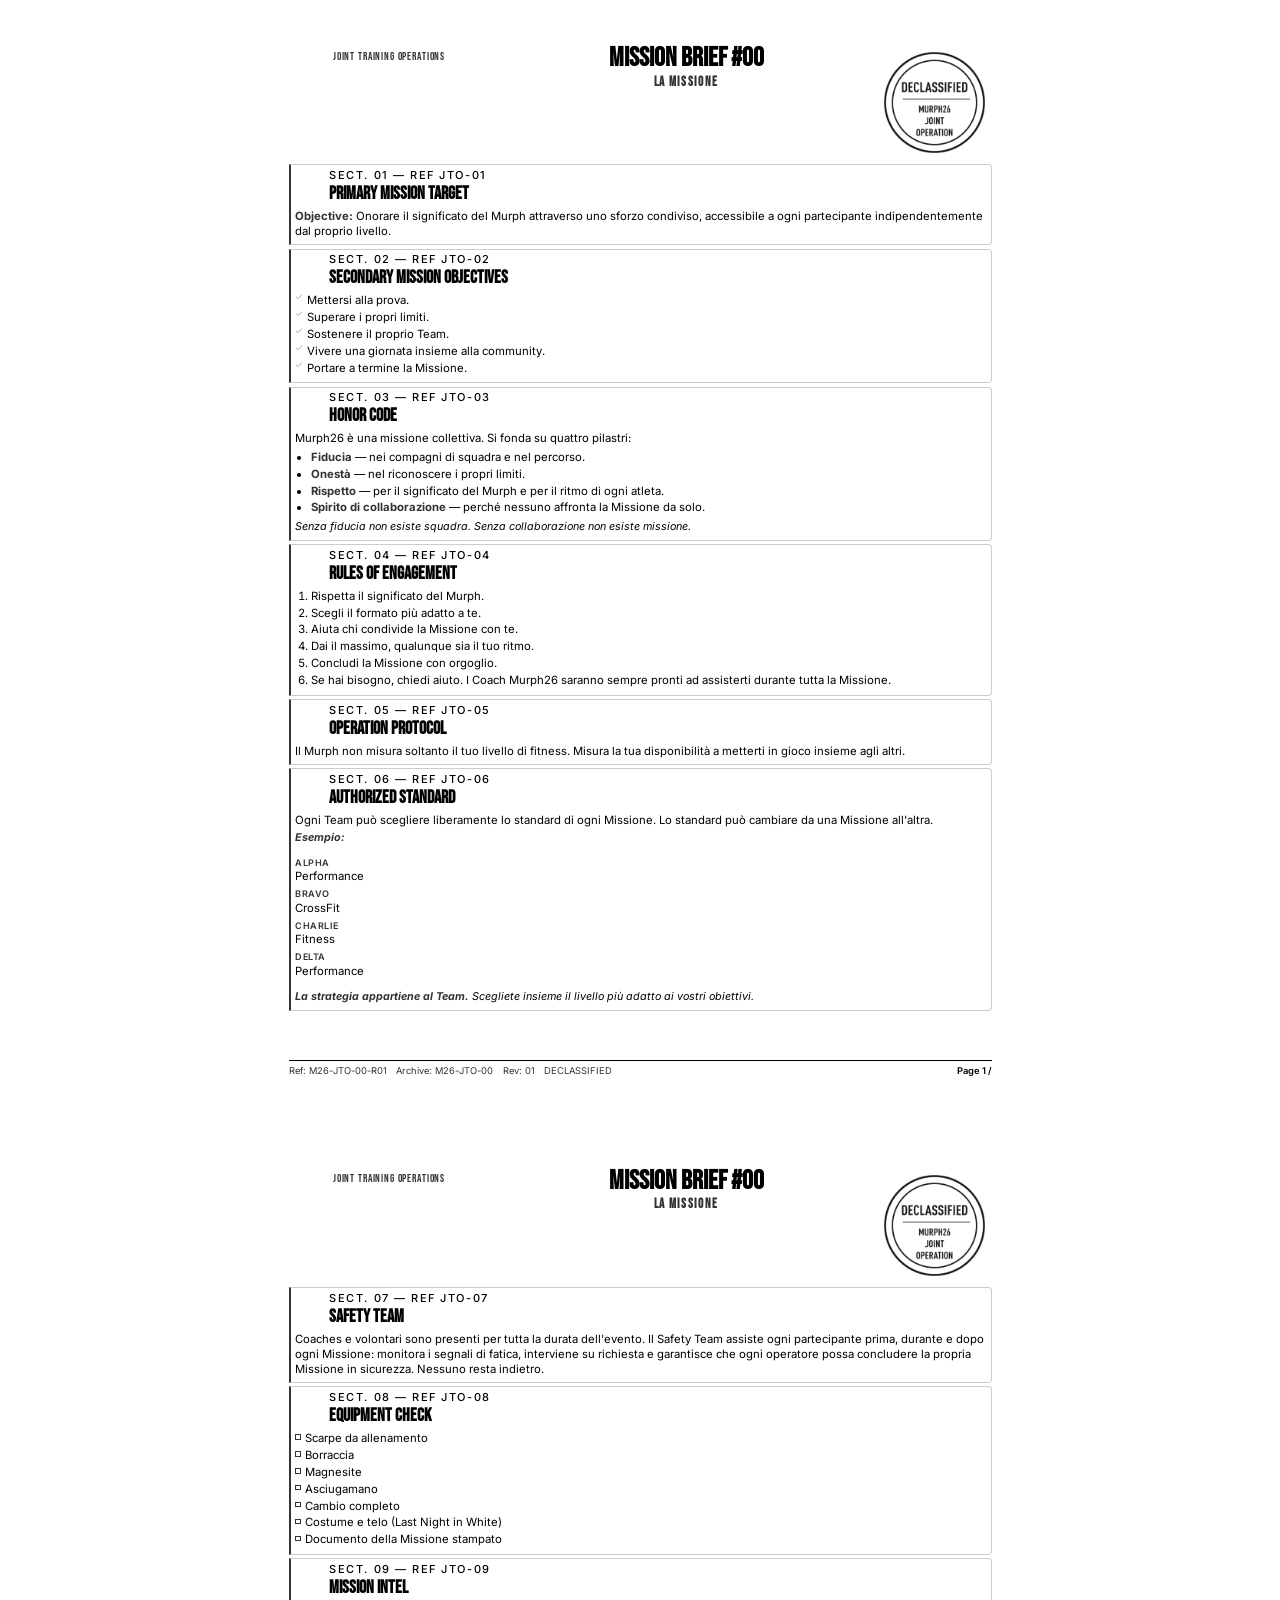
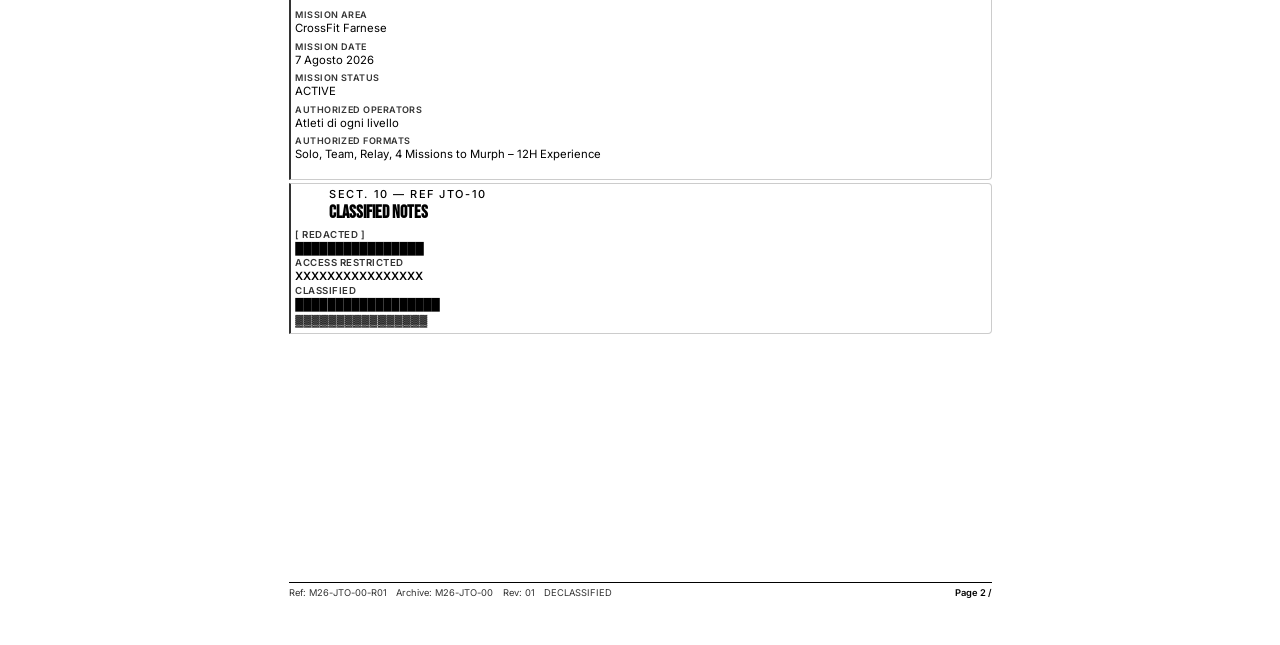
==== commit e4b78237: "mission-brief-01: finalize print pagination scorecard capacity and accent colors" ====
--- a/mission-briefs/mission-00-print.html
+++ b/mission-briefs/mission-00-print.html
@@ -31,7 +31,7 @@
 <article class='mission-card mission-card--accent'>
           <div class="section-header">
   <div class="section-icon">
-    <img class='mission-card-icon' src='assets/target.svg' alt='' aria-hidden='true'>
+    <span class='mission-card-icon' style="--icon-url: url('assets/target.svg');" aria-hidden='true'></span>
   </div>
   <div class="section-heading">
     <div class="section-ref">SECT. 01 — REF JTO-01</div>
@@ -45,7 +45,7 @@
 <article class='mission-card'>
           <div class="section-header">
   <div class="section-icon">
-    <img class='mission-card-icon' src='assets/star.svg' alt='' aria-hidden='true'>
+    <span class='mission-card-icon' style="--icon-url: url('assets/star.svg');" aria-hidden='true'></span>
   </div>
   <div class="section-heading">
     <div class="section-ref">SECT. 02 — REF JTO-02</div>
@@ -65,7 +65,7 @@
 <article class='mission-card'>
           <div class="section-header">
   <div class="section-icon">
-    <img class='mission-card-icon' src='assets/document.svg' alt='' aria-hidden='true'>
+    <span class='mission-card-icon' style="--icon-url: url('assets/document.svg');" aria-hidden='true'></span>
   </div>
   <div class="section-heading">
     <div class="section-ref">SECT. 03 — REF JTO-03</div>
@@ -86,7 +86,7 @@
 <article class='mission-card'>
           <div class="section-header">
   <div class="section-icon">
-    <img class='mission-card-icon' src='assets/shield.svg' alt='' aria-hidden='true'>
+    <span class='mission-card-icon' style="--icon-url: url('assets/shield.svg');" aria-hidden='true'></span>
   </div>
   <div class="section-heading">
     <div class="section-ref">SECT. 04 — REF JTO-04</div>
@@ -107,7 +107,7 @@
 <article class='mission-card mission-card--note'>
           <div class="section-header">
   <div class="section-icon">
-    <img class='mission-card-icon' src='assets/medical.svg' alt='' aria-hidden='true'>
+    <span class='mission-card-icon' style="--icon-url: url('assets/medical.svg');" aria-hidden='true'></span>
   </div>
   <div class="section-heading">
     <div class="section-ref">SECT. 05 — REF JTO-05</div>
@@ -121,7 +121,7 @@
 <article class='mission-card'>
           <div class="section-header">
   <div class="section-icon">
-    <img class='mission-card-icon' src='assets/clipboard.svg' alt='' aria-hidden='true'>
+    <span class='mission-card-icon' style="--icon-url: url('assets/clipboard.svg');" aria-hidden='true'></span>
   </div>
   <div class="section-heading">
     <div class="section-ref">SECT. 06 — REF JTO-06</div>
@@ -183,7 +183,7 @@
 <article class='mission-card'>
           <div class="section-header">
   <div class="section-icon">
-    <img class='mission-card-icon' src='assets/radio.svg' alt='' aria-hidden='true'>
+    <span class='mission-card-icon' style="--icon-url: url('assets/radio.svg');" aria-hidden='true'></span>
   </div>
   <div class="section-heading">
     <div class="section-ref">SECT. 07 — REF JTO-07</div>
@@ -197,7 +197,7 @@
 <article class='mission-card'>
           <div class="section-header">
   <div class="section-icon">
-    <img class='mission-card-icon' src='assets/gear.svg' alt='' aria-hidden='true'>
+    <span class='mission-card-icon' style="--icon-url: url('assets/gear.svg');" aria-hidden='true'></span>
   </div>
   <div class="section-heading">
     <div class="section-ref">SECT. 08 — REF JTO-08</div>
@@ -219,7 +219,7 @@
 <article class='mission-card'>
           <div class="section-header">
   <div class="section-icon">
-    <img class='mission-card-icon' src='assets/clipboard.svg' alt='' aria-hidden='true'>
+    <span class='mission-card-icon' style="--icon-url: url('assets/clipboard.svg');" aria-hidden='true'></span>
   </div>
   <div class="section-heading">
     <div class="section-ref">SECT. 09 — REF JTO-09</div>
@@ -254,7 +254,7 @@
 <article class='mission-card mission-card--classified'>
           <div class="section-header">
   <div class="section-icon">
-    <img class='mission-card-icon' src='assets/lock.svg' alt='' aria-hidden='true'>
+    <span class='mission-card-icon' style="--icon-url: url('assets/lock.svg');" aria-hidden='true'></span>
   </div>
   <div class="section-heading">
     <div class="section-ref">SECT. 10 — REF JTO-10</div>
--- a/css/print-dossier.css
+++ b/css/print-dossier.css
@@ -37,7 +37,8 @@
 .print-cta,
 .military-divider,
 .mb-document-table,
-.mb-document-meta {
+.mb-document-meta,
+.scaling-mobile {
   display: none !important;
 }
 
@@ -50,19 +51,22 @@
 
 .print-page {
   width: 210mm;
+  height: 297mm;
   min-height: 297mm;
+  max-height: 297mm;
   display: flex;
   flex-direction: column;
-  padding: 15mm;
+  padding: 12mm;
   background: #fff;
-  page-break-after: always;
-  break-after: page;
   position: relative;
   counter-increment: print-page;
+  break-after: always;
+  page-break-after: always;
+  break-inside: avoid;
+  page-break-inside: avoid;
 }
 
 .print-page:last-child {
-  page-break-after: auto;
   break-after: auto;
 }
 
@@ -72,7 +76,9 @@
   grid-template-columns: 1fr auto 180px;
   align-items: start;
   column-gap: 48px;
-  margin-bottom: 28px;
+  margin-bottom: 4px;
+  break-inside: avoid;
+  page-break-inside: avoid;
 }
 
 .print-header-left {
@@ -92,6 +98,7 @@
   letter-spacing: 0.08em;
   text-transform: uppercase;
   color: #333;
+  margin-top: 0.25rem;
 }
 
 .print-header-center {
@@ -116,10 +123,10 @@
 
 .print-declassified-stamp {
   display: block;
-  width: 135px;
+  width: 115px;
   height: auto;
   object-fit: contain;
-  opacity: 1;
+  opacity: 0.9;
 }
 
 .print-header__title {
@@ -144,7 +151,7 @@
   display: flex;
   flex-direction: column;
   flex: 1;
-  gap: 0.35rem;
+  gap: 0.2rem;
 }
 
 /* Cards */
@@ -155,24 +162,24 @@
   border: 0.5pt solid #ccc;
   border-left: 2pt solid #333;
   border-radius: 0 3pt 3pt 0;
-  padding: 0.35rem;
+  padding: 0.3rem;
 }
 
 /* Section headers */
 .section-header {
   display: flex;
   align-items: center;
-  gap: 14px;
-  margin-bottom: 0.15rem;
+  gap: 12px;
+  margin-bottom: 5px;
 }
 
 .section-icon {
-  width: 24px;
-  height: 24px;
+  width: 22px;
+  height: 22px;
   display: flex;
   align-items: center;
   justify-content: center;
-  flex: 0 0 24px;
+  flex: 0 0 22px;
 }
 
 .section-icon img,
@@ -182,8 +189,19 @@
   display: block;
 }
 
-.section-icon img {
-  filter: brightness(0);
+.section-icon .mission-card-icon {
+  width: 100%;
+  height: 100%;
+  display: inline-block;
+  background-color: #000;
+  -webkit-mask-image: var(--icon-url);
+  -webkit-mask-size: contain;
+  -webkit-mask-repeat: no-repeat;
+  -webkit-mask-position: center;
+  mask-image: var(--icon-url);
+  mask-size: contain;
+  mask-repeat: no-repeat;
+  mask-position: center;
 }
 
 .section-heading {
@@ -194,19 +212,19 @@
 
 .section-ref {
   font-family: 'Inter', sans-serif;
-  font-size: 10.5px;
+  font-size: 11px;
   font-weight: 500;
   line-height: 1;
-  letter-spacing: 0.12em;
+  letter-spacing: .14em;
   text-transform: uppercase;
   color: #000;
-  margin-bottom: 6px;
+  margin-bottom: 4px;
 }
 
 .section-heading h3 {
   font-family: 'Bebas Neue', sans-serif;
-  font-size: 21px;
-  font-weight: 800;
+  font-size: 18px;
+  font-weight: 700;
   color: #000;
   margin: 0;
   line-height: 1.05;
@@ -226,7 +244,7 @@
 }
 
 .mission-card-body p {
-  margin: 0 0 0.3rem;
+  margin: 0 0 0.2rem;
 }
 
 .mission-card-body p:last-child {
@@ -257,7 +275,7 @@
 .equipment-checklist li {
   break-inside: avoid;
   page-break-inside: avoid;
-  margin-bottom: 0.15rem;
+  margin-bottom: 0.1rem;
 }
 
 .mission-checklist,
@@ -339,6 +357,8 @@
   margin-top: auto;
   font-size: 7pt;
   color: #333;
+  break-inside: avoid;
+  page-break-inside: avoid;
 }
 
 .print-footer__meta {
@@ -441,4 +461,94 @@
     color: #000 !important;
     text-decoration: none !important;
   }
-}
+
+  .mission-card .scaling-table,
+  .mission-card .scaling-table th,
+  .mission-card .scaling-table td {
+    background-color: #fff !important;
+    color: #000 !important;
+    border: 0.5pt solid #000 !important;
+  }
+
+  .mission-card .scaling-table {
+    break-inside: avoid;
+    page-break-inside: avoid;
+  }
+
+  .mission-card.scorecard {
+    break-inside: auto;
+    page-break-inside: auto;
+  }
+
+  .scorecard-web {
+    display: none !important;
+  }
+
+  .print-scorecard {
+    display: block !important;
+  }
+
+  .scorecard-table {
+    width: 100%;
+    border-collapse: collapse;
+    background-color: #fff !important;
+    color: #000 !important;
+    border: 0.5pt solid #000 !important;
+  }
+
+  .scorecard-table th,
+  .scorecard-table td {
+    border: 0.5pt solid #000 !important;
+    padding: 0.5rem 0.35rem;
+    text-align: left;
+    color: #000 !important;
+    background-color: #fff !important;
+    min-width: 0;
+    height: 1.6rem;
+    vertical-align: middle;
+  }
+
+  .scorecard-table th {
+    font-weight: 600;
+    text-transform: uppercase;
+    font-size: 7.5pt;
+  }
+
+  .scorecard-total td {
+    font-weight: 700;
+    background-color: #e5e5e5 !important;
+  }
+
+  .scorecard-table {
+    break-inside: auto;
+    page-break-inside: auto;
+  }
+
+  .mission-card-icon,
+  .section-icon .mission-card-icon {
+    background-color: #000 !important;
+  }
+
+  .table-icon,
+  .workout-step-icon {
+    filter: brightness(0) !important;
+    color: #000 !important;
+  }
+
+  .hazard-icon {
+    color: #000 !important;
+    border-color: #000 !important;
+  }
+
+  .flow-step,
+  .mission-example,
+  .mission-rule-box {
+    background-color: #fff !important;
+    border-color: #000 !important;
+    color: #000 !important;
+  }
+
+  .flow-arrow {
+    color: #000 !important;
+  }
+}
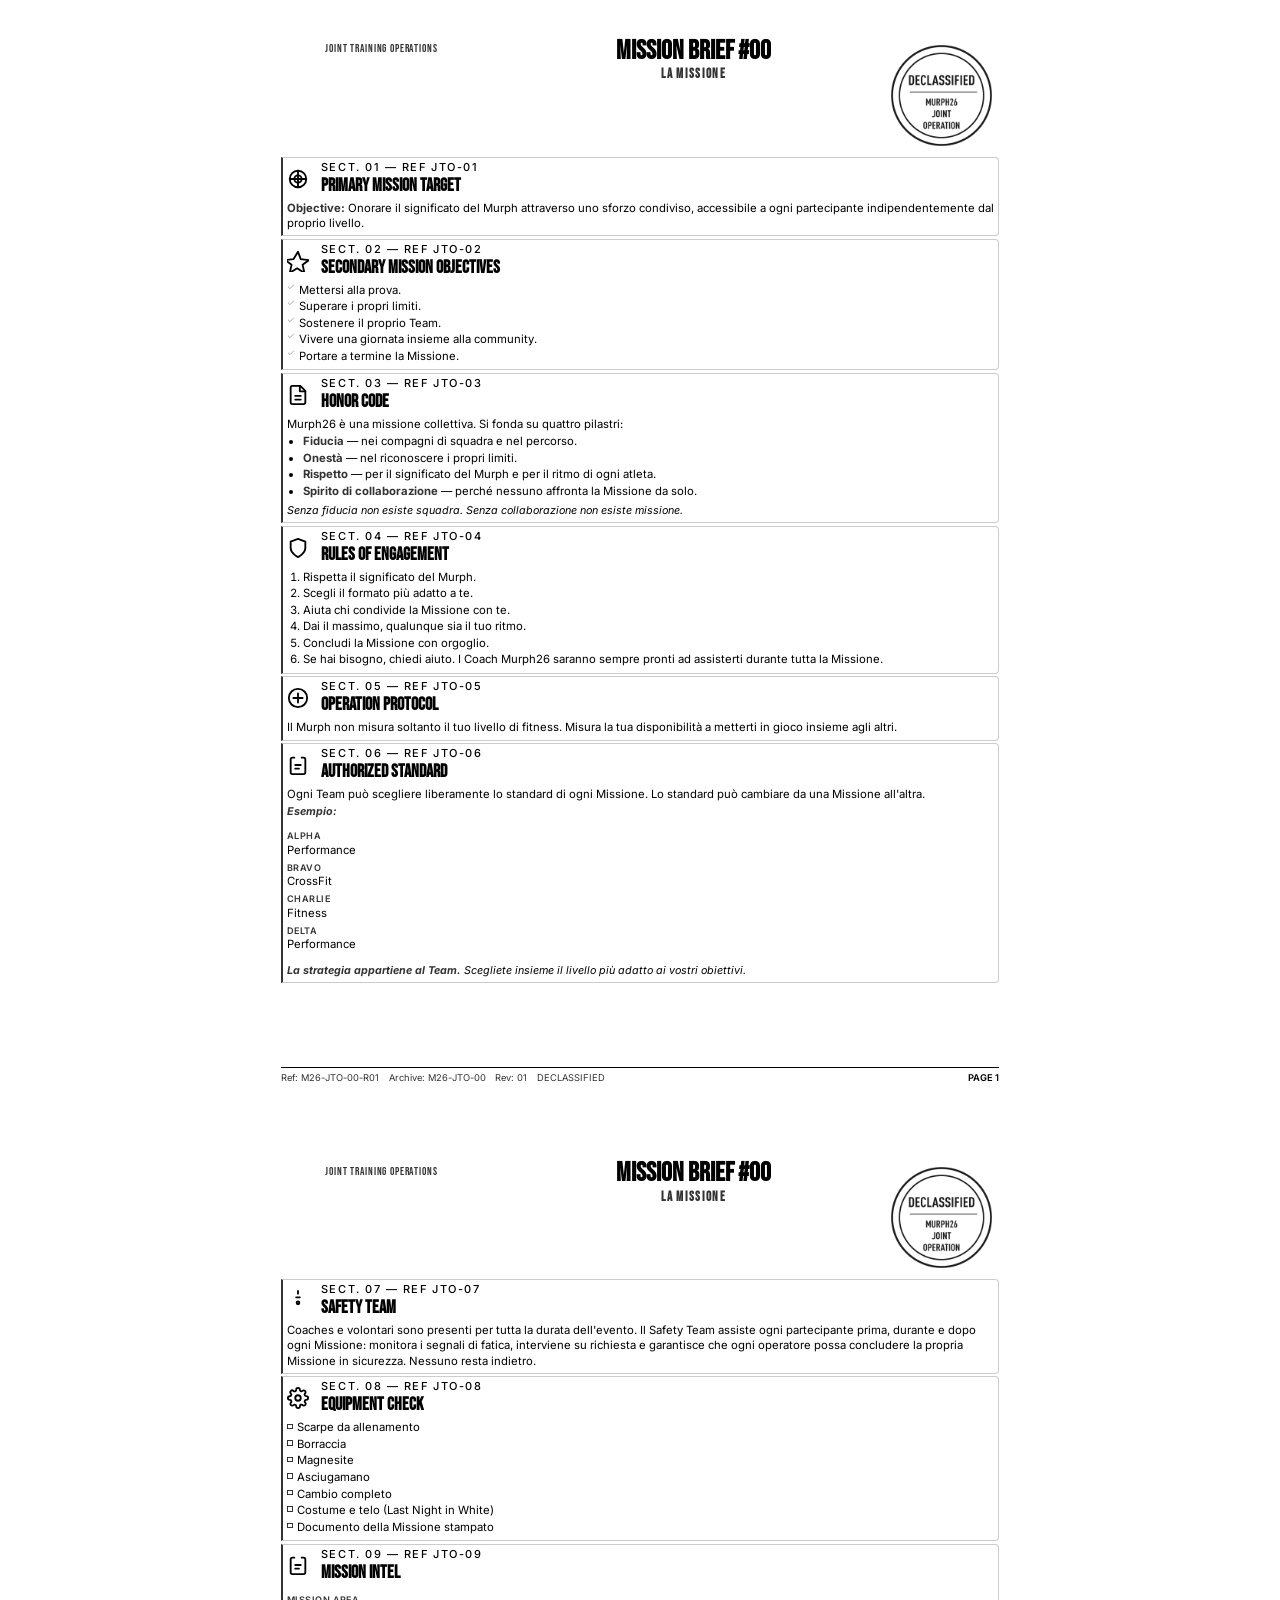
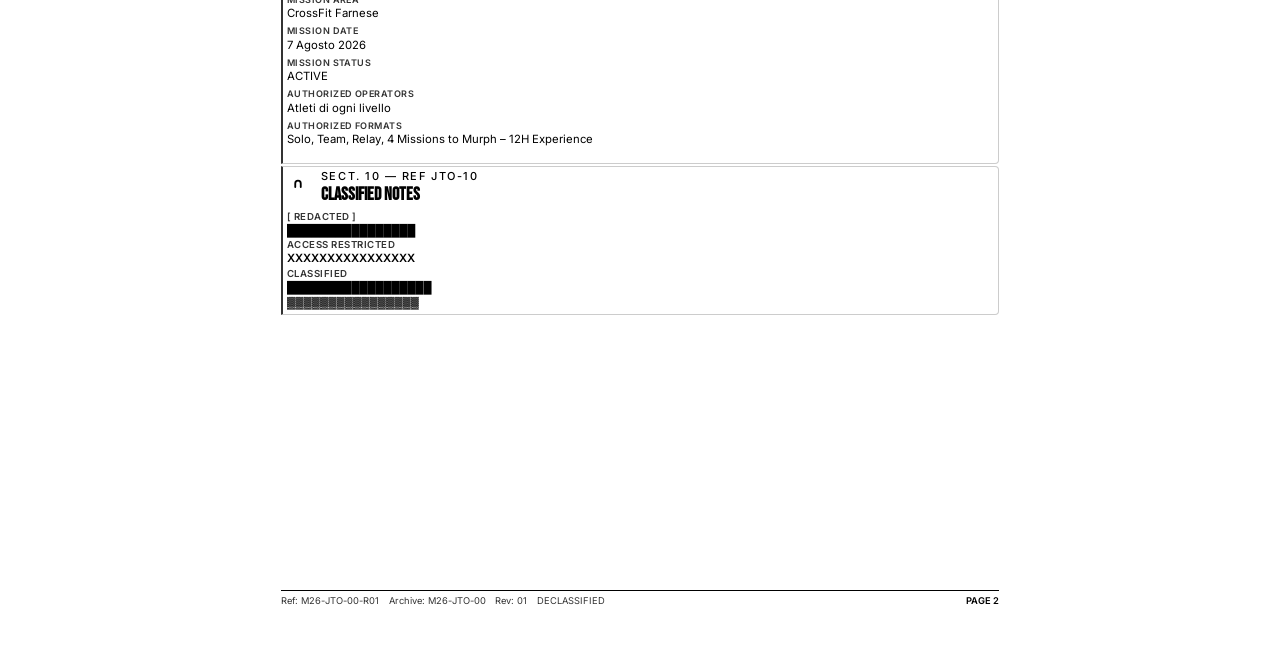
==== commit 356adc5b: "mission-brief-01: desktop-print final QA — restore icons, fix print sizing, scorecard" ====
--- a/mission-briefs/mission-00-print.html
+++ b/mission-briefs/mission-00-print.html
@@ -31,7 +31,7 @@
 <article class='mission-card mission-card--accent'>
           <div class="section-header">
   <div class="section-icon">
-    <span class='mission-card-icon' style="--icon-url: url('assets/target.svg');" aria-hidden='true'></span>
+    <svg class="mission-card-icon" aria-hidden="true" viewBox='0 0 24 24' fill='none' xmlns='http://www.w3.org/2000/svg' stroke='currentColor' stroke-width='2' stroke-linecap='round' stroke-linejoin='round'><circle cx='12' cy='12' r='9'/><circle cx='12' cy='12' r='4'/><line x1='12' y1='3' x2='12' y2='21'/><line x1='3' y1='12' x2='21' y2='12'/></svg>
   </div>
   <div class="section-heading">
     <div class="section-ref">SECT. 01 — REF JTO-01</div>
@@ -45,7 +45,7 @@
 <article class='mission-card'>
           <div class="section-header">
   <div class="section-icon">
-    <span class='mission-card-icon' style="--icon-url: url('assets/star.svg');" aria-hidden='true'></span>
+    <svg class="mission-card-icon" aria-hidden="true" viewBox='0 0 24 24' fill='none' xmlns='http://www.w3.org/2000/svg' stroke='currentColor' stroke-width='2' stroke-linecap='round' stroke-linejoin='round'><path d='M12 2l3 8 9 1-7 5 2 9-8-5-8 5 2-9-7-5 9-1Z'/></svg>
   </div>
   <div class="section-heading">
     <div class="section-ref">SECT. 02 — REF JTO-02</div>
@@ -65,7 +65,7 @@
 <article class='mission-card'>
           <div class="section-header">
   <div class="section-icon">
-    <span class='mission-card-icon' style="--icon-url: url('assets/document.svg');" aria-hidden='true'></span>
+    <svg class="mission-card-icon" aria-hidden="true" viewBox='0 0 24 24' fill='none' xmlns='http://www.w3.org/2000/svg' stroke='currentColor' stroke-width='2' stroke-linecap='round' stroke-linejoin='round'><path d='M14.5 2H6a2 2 0 0 0-2 2v16a2 2 0 0 0 2 2h12a2 2 0 0 0 2-2V7.5L14.5 2z'/><polyline points='14 2 14 8 20 8'/><line x1='9' y1='13' x2='15' y2='13'/><line x1='9' y1='17' x2='15' y2='17'/></svg>
   </div>
   <div class="section-heading">
     <div class="section-ref">SECT. 03 — REF JTO-03</div>
@@ -86,7 +86,7 @@
 <article class='mission-card'>
           <div class="section-header">
   <div class="section-icon">
-    <span class='mission-card-icon' style="--icon-url: url('assets/shield.svg');" aria-hidden='true'></span>
+    <svg class="mission-card-icon" aria-hidden="true" viewBox='0 0 24 24' fill='none' xmlns='http://www.w3.org/2000/svg' stroke='currentColor' stroke-width='2' stroke-linecap='round' stroke-linejoin='round'><path d='M12 22s8-4 8-10V5l-8-3-8 3v7c0 6 8 10 8 10z'/></svg>
   </div>
   <div class="section-heading">
     <div class="section-ref">SECT. 04 — REF JTO-04</div>
@@ -107,7 +107,7 @@
 <article class='mission-card mission-card--note'>
           <div class="section-header">
   <div class="section-icon">
-    <span class='mission-card-icon' style="--icon-url: url('assets/medical.svg');" aria-hidden='true'></span>
+    <svg class="mission-card-icon" aria-hidden="true" viewBox='0 0 24 24' fill='none' xmlns='http://www.w3.org/2000/svg' stroke='currentColor' stroke-width='2' stroke-linecap='round' stroke-linejoin='round'><circle cx='12' cy='12' r='10'/><path d='M12 7v10M7 12h10'/></svg>
   </div>
   <div class="section-heading">
     <div class="section-ref">SECT. 05 — REF JTO-05</div>
@@ -121,7 +121,7 @@
 <article class='mission-card'>
           <div class="section-header">
   <div class="section-icon">
-    <span class='mission-card-icon' style="--icon-url: url('assets/clipboard.svg');" aria-hidden='true'></span>
+    <svg class="mission-card-icon" aria-hidden="true" viewBox='0 0 24 24' fill='none' xmlns='http://www.w3.org/2000/svg' stroke='currentColor' stroke-width='2' stroke-linecap='round' stroke-linejoin='round'><path d='M16 4h2a2 2 0 0 1 2 2v14a2 2 0 0 1-2 2H6a2 2 0 0 1-2-2V6a2 2 0 0 1 2-2h2'/><rect x='8' y='2' rx='1'/><path d='M9 12h6M9 16h4'/></svg>
   </div>
   <div class="section-heading">
     <div class="section-ref">SECT. 06 — REF JTO-06</div>
@@ -183,7 +183,7 @@
 <article class='mission-card'>
           <div class="section-header">
   <div class="section-icon">
-    <span class='mission-card-icon' style="--icon-url: url('assets/radio.svg');" aria-hidden='true'></span>
+    <svg class="mission-card-icon" aria-hidden="true" viewBox='0 0 24 24' fill='none' xmlns='http://www.w3.org/2000/svg' stroke='currentColor' stroke-width='2' stroke-linecap='round' stroke-linejoin='round'><rect x='8' y='4' rx='2'/><line x1='12' y1='4' x2='12' y2='1'/><line x1='10' y1='8' x2='14' y2='8'/><circle cx='12' cy='14' r='1.5'/></svg>
   </div>
   <div class="section-heading">
     <div class="section-ref">SECT. 07 — REF JTO-07</div>
@@ -197,7 +197,7 @@
 <article class='mission-card'>
           <div class="section-header">
   <div class="section-icon">
-    <span class='mission-card-icon' style="--icon-url: url('assets/gear.svg');" aria-hidden='true'></span>
+    <svg class="mission-card-icon" aria-hidden="true" viewBox='0 0 24 24' fill='none' xmlns='http://www.w3.org/2000/svg' stroke='currentColor' stroke-width='2' stroke-linecap='round' stroke-linejoin='round'><circle cx='12' cy='12' r='3'/><path d='M19.4 15a1.65 1.65 0 0 0 .33 1.82l.06.06a2 2 0 1 1-2.83 2.83l-.06-.06a1.65 1.65 0 0 0-1.82-.33 1.65 1.65 0 0 0-1 1.51V21a2 2 0 0 1-4 0v-.09A1.65 1.65 0 0 0 9 19.4a1.65 1.65 0 0 0-1.82.33l-.06.06a2 2 0 1 1-2.83-2.83l.06-.06a1.65 1.65 0 0 0 .33-1.82 1.65 1.65 0 0 0-1.51-1H3a2 2 0 0 1 0-4h.09A1.65 1.65 0 0 0 4.6 9a1.65 1.65 0 0 0-.33-1.82l-.06-.06a2 2 0 1 1 2.83-2.83l.06.06a1.65 1.65 0 0 0 1.82.33H9a1.65 1.65 0 0 0 1-1.51V3a2 2 0 0 1 4 0v.09a1.65 1.65 0 0 0 1 1.51 1.65 1.65 0 0 0 1.82-.33l.06-.06a2 2 0 1 1 2.83 2.83l-.06.06a1.65 1.65 0 0 0-.33 1.82V9a1.65 1.65 0 0 0 1.51 1H21a2 2 0 0 1 0 4h-.09a1.65 1.65 0 0 0-1.51 1z'/></svg>
   </div>
   <div class="section-heading">
     <div class="section-ref">SECT. 08 — REF JTO-08</div>
@@ -219,7 +219,7 @@
 <article class='mission-card'>
           <div class="section-header">
   <div class="section-icon">
-    <span class='mission-card-icon' style="--icon-url: url('assets/clipboard.svg');" aria-hidden='true'></span>
+    <svg class="mission-card-icon" aria-hidden="true" viewBox='0 0 24 24' fill='none' xmlns='http://www.w3.org/2000/svg' stroke='currentColor' stroke-width='2' stroke-linecap='round' stroke-linejoin='round'><path d='M16 4h2a2 2 0 0 1 2 2v14a2 2 0 0 1-2 2H6a2 2 0 0 1-2-2V6a2 2 0 0 1 2-2h2'/><rect x='8' y='2' rx='1'/><path d='M9 12h6M9 16h4'/></svg>
   </div>
   <div class="section-heading">
     <div class="section-ref">SECT. 09 — REF JTO-09</div>
@@ -254,7 +254,7 @@
 <article class='mission-card mission-card--classified'>
           <div class="section-header">
   <div class="section-icon">
-    <span class='mission-card-icon' style="--icon-url: url('assets/lock.svg');" aria-hidden='true'></span>
+    <svg class="mission-card-icon" aria-hidden="true" viewBox='0 0 24 24' fill='none' xmlns='http://www.w3.org/2000/svg' stroke='currentColor' stroke-width='2' stroke-linecap='round' stroke-linejoin='round'><rect x='6' y='11' rx='2'/><path d='M9 11V7a3 3 0 0 1 6 0v4'/></svg>
   </div>
   <div class="section-heading">
     <div class="section-ref">SECT. 10 — REF JTO-10</div>
--- a/css/print-dossier.css
+++ b/css/print-dossier.css
@@ -56,7 +56,7 @@
   max-height: 297mm;
   display: flex;
   flex-direction: column;
-  padding: 12mm;
+  padding: 10mm;
   background: #fff;
   position: relative;
   counter-increment: print-page;
@@ -151,7 +151,7 @@
   display: flex;
   flex-direction: column;
   flex: 1;
-  gap: 0.2rem;
+  gap: 0.15rem;
 }
 
 /* Cards */
@@ -162,7 +162,10 @@
   border: 0.5pt solid #ccc;
   border-left: 2pt solid #333;
   border-radius: 0 3pt 3pt 0;
-  padding: 0.3rem;
+  padding: 0.25rem;
+  height: auto !important;
+  min-height: 0 !important;
+  max-height: none !important;
 }
 
 /* Section headers */
@@ -193,15 +196,7 @@
   width: 100%;
   height: 100%;
   display: inline-block;
-  background-color: #000;
-  -webkit-mask-image: var(--icon-url);
-  -webkit-mask-size: contain;
-  -webkit-mask-repeat: no-repeat;
-  -webkit-mask-position: center;
-  mask-image: var(--icon-url);
-  mask-size: contain;
-  mask-repeat: no-repeat;
-  mask-position: center;
+  color: #000;
 }
 
 .section-heading {
@@ -244,7 +239,7 @@
 }
 
 .mission-card-body p {
-  margin: 0 0 0.2rem;
+  margin: 0 0 0.15rem;
 }
 
 .mission-card-body p:last-child {
@@ -275,7 +270,7 @@
 .equipment-checklist li {
   break-inside: avoid;
   page-break-inside: avoid;
-  margin-bottom: 0.1rem;
+  margin-bottom: 0.08rem;
 }
 
 .mission-checklist,
@@ -379,7 +374,7 @@
 }
 
 .print-footer__page::before {
-  content: "Page " counter(print-page) " / " attr(data-total);
+  content: "PAGE " counter(print-page);
 }
 
 /* Monochrome print override */
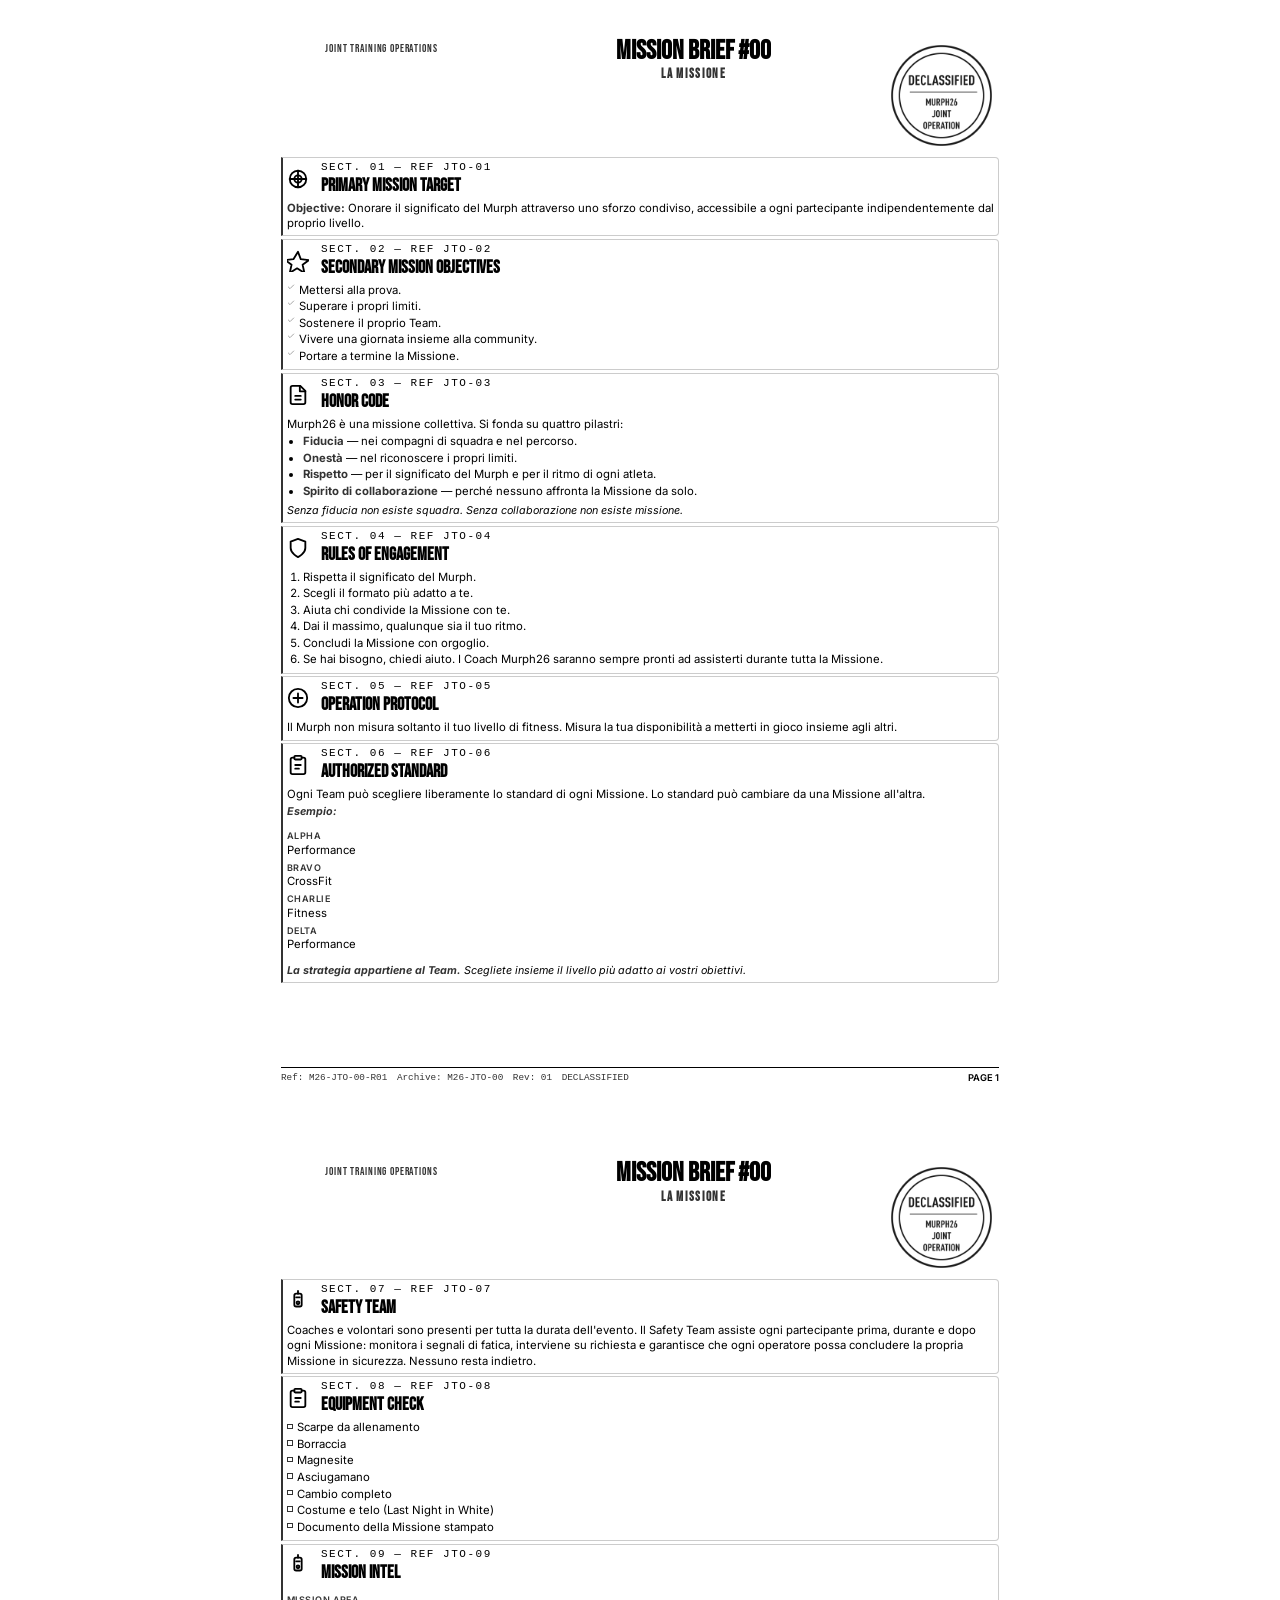
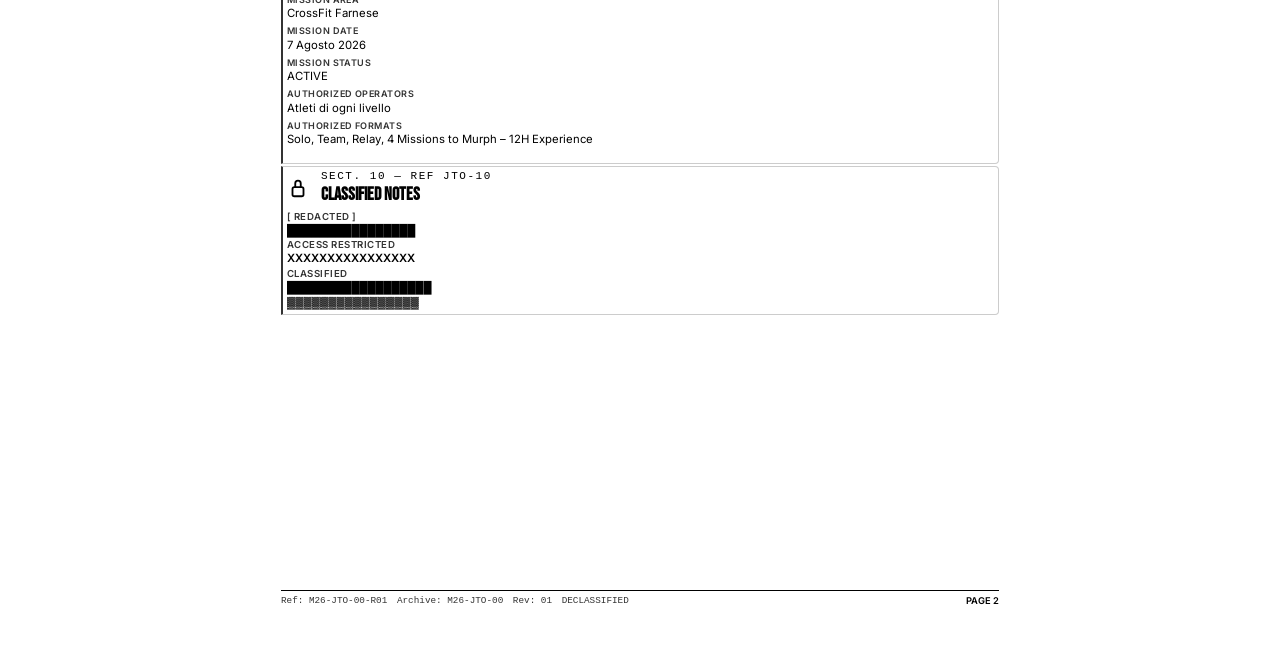
==== commit 7ec1507b: "mission-brief-01: final desktop/print polish — icons, pagination, typography, scorecard" ====
--- a/mission-briefs/mission-00-print.html
+++ b/mission-briefs/mission-00-print.html
@@ -31,7 +31,7 @@
 <article class='mission-card mission-card--accent'>
           <div class="section-header">
   <div class="section-icon">
-    <svg class="mission-card-icon" aria-hidden="true" viewBox='0 0 24 24' fill='none' xmlns='http://www.w3.org/2000/svg' stroke='currentColor' stroke-width='2' stroke-linecap='round' stroke-linejoin='round'><circle cx='12' cy='12' r='9'/><circle cx='12' cy='12' r='4'/><line x1='12' y1='3' x2='12' y2='21'/><line x1='3' y1='12' x2='21' y2='12'/></svg>
+    <svg class="mission-card-icon" aria-hidden="true" viewBox='0 0 24 24' fill='none' xmlns='http://www.w3.org/2000/svg' stroke="currentColor" stroke-width='2' stroke-linecap='round' stroke-linejoin='round'><circle cx='12' cy='12' r='9'/><circle cx='12' cy='12' r='4'/><line x1='12' y1='3' x2='12' y2='21'/><line x1='3' y1='12' x2='21' y2='12'/></svg>
   </div>
   <div class="section-heading">
     <div class="section-ref">SECT. 01 — REF JTO-01</div>
@@ -45,7 +45,7 @@
 <article class='mission-card'>
           <div class="section-header">
   <div class="section-icon">
-    <svg class="mission-card-icon" aria-hidden="true" viewBox='0 0 24 24' fill='none' xmlns='http://www.w3.org/2000/svg' stroke='currentColor' stroke-width='2' stroke-linecap='round' stroke-linejoin='round'><path d='M12 2l3 8 9 1-7 5 2 9-8-5-8 5 2-9-7-5 9-1Z'/></svg>
+    <svg class="mission-card-icon" aria-hidden="true" viewBox='0 0 24 24' fill='none' xmlns='http://www.w3.org/2000/svg' stroke="currentColor" stroke-width='2' stroke-linecap='round' stroke-linejoin='round'><path d='M12 2l3 8 9 1-7 5 2 9-8-5-8 5 2-9-7-5 9-1Z'/></svg>
   </div>
   <div class="section-heading">
     <div class="section-ref">SECT. 02 — REF JTO-02</div>
@@ -65,7 +65,7 @@
 <article class='mission-card'>
           <div class="section-header">
   <div class="section-icon">
-    <svg class="mission-card-icon" aria-hidden="true" viewBox='0 0 24 24' fill='none' xmlns='http://www.w3.org/2000/svg' stroke='currentColor' stroke-width='2' stroke-linecap='round' stroke-linejoin='round'><path d='M14.5 2H6a2 2 0 0 0-2 2v16a2 2 0 0 0 2 2h12a2 2 0 0 0 2-2V7.5L14.5 2z'/><polyline points='14 2 14 8 20 8'/><line x1='9' y1='13' x2='15' y2='13'/><line x1='9' y1='17' x2='15' y2='17'/></svg>
+    <svg class="mission-card-icon" aria-hidden="true" viewBox='0 0 24 24' fill='none' xmlns='http://www.w3.org/2000/svg' stroke="currentColor" stroke-width='2' stroke-linecap='round' stroke-linejoin='round'><path d='M14.5 2H6a2 2 0 0 0-2 2v16a2 2 0 0 0 2 2h12a2 2 0 0 0 2-2V7.5L14.5 2z'/><polyline points='14 2 14 8 20 8'/><line x1='9' y1='13' x2='15' y2='13'/><line x1='9' y1='17' x2='15' y2='17'/></svg>
   </div>
   <div class="section-heading">
     <div class="section-ref">SECT. 03 — REF JTO-03</div>
@@ -86,7 +86,7 @@
 <article class='mission-card'>
           <div class="section-header">
   <div class="section-icon">
-    <svg class="mission-card-icon" aria-hidden="true" viewBox='0 0 24 24' fill='none' xmlns='http://www.w3.org/2000/svg' stroke='currentColor' stroke-width='2' stroke-linecap='round' stroke-linejoin='round'><path d='M12 22s8-4 8-10V5l-8-3-8 3v7c0 6 8 10 8 10z'/></svg>
+    <svg class="mission-card-icon" aria-hidden="true" viewBox='0 0 24 24' fill='none' xmlns='http://www.w3.org/2000/svg' stroke="currentColor" stroke-width='2' stroke-linecap='round' stroke-linejoin='round'><path d='M12 22s8-4 8-10V5l-8-3-8 3v7c0 6 8 10 8 10z'/></svg>
   </div>
   <div class="section-heading">
     <div class="section-ref">SECT. 04 — REF JTO-04</div>
@@ -107,7 +107,7 @@
 <article class='mission-card mission-card--note'>
           <div class="section-header">
   <div class="section-icon">
-    <svg class="mission-card-icon" aria-hidden="true" viewBox='0 0 24 24' fill='none' xmlns='http://www.w3.org/2000/svg' stroke='currentColor' stroke-width='2' stroke-linecap='round' stroke-linejoin='round'><circle cx='12' cy='12' r='10'/><path d='M12 7v10M7 12h10'/></svg>
+    <svg class="mission-card-icon" aria-hidden="true" viewBox='0 0 24 24' fill='none' xmlns='http://www.w3.org/2000/svg' stroke="currentColor" stroke-width='2' stroke-linecap='round' stroke-linejoin='round'><circle cx='12' cy='12' r='10'/><path d='M12 7v10M7 12h10'/></svg>
   </div>
   <div class="section-heading">
     <div class="section-ref">SECT. 05 — REF JTO-05</div>
@@ -121,7 +121,7 @@
 <article class='mission-card'>
           <div class="section-header">
   <div class="section-icon">
-    <svg class="mission-card-icon" aria-hidden="true" viewBox='0 0 24 24' fill='none' xmlns='http://www.w3.org/2000/svg' stroke='currentColor' stroke-width='2' stroke-linecap='round' stroke-linejoin='round'><path d='M16 4h2a2 2 0 0 1 2 2v14a2 2 0 0 1-2 2H6a2 2 0 0 1-2-2V6a2 2 0 0 1 2-2h2'/><rect x='8' y='2' rx='1'/><path d='M9 12h6M9 16h4'/></svg>
+    <svg class="mission-card-icon" aria-hidden="true" viewBox='0 0 24 24' fill='none' xmlns='http://www.w3.org/2000/svg' stroke="currentColor" stroke-width='2' stroke-linecap='round' stroke-linejoin='round'><path d='M16 4h2a2 2 0 0 1 2 2v14a2 2 0 0 1-2 2H6a2 2 0 0 1-2-2V6a2 2 0 0 1 2-2h2'/><rect x='8' y='2' width='8' height='4' rx='1'/><path d='M9 12h6M9 16h4'/></svg>
   </div>
   <div class="section-heading">
     <div class="section-ref">SECT. 06 — REF JTO-06</div>
@@ -183,7 +183,7 @@
 <article class='mission-card'>
           <div class="section-header">
   <div class="section-icon">
-    <svg class="mission-card-icon" aria-hidden="true" viewBox='0 0 24 24' fill='none' xmlns='http://www.w3.org/2000/svg' stroke='currentColor' stroke-width='2' stroke-linecap='round' stroke-linejoin='round'><rect x='8' y='4' rx='2'/><line x1='12' y1='4' x2='12' y2='1'/><line x1='10' y1='8' x2='14' y2='8'/><circle cx='12' cy='14' r='1.5'/></svg>
+    <svg class="mission-card-icon" aria-hidden="true" viewBox='0 0 24 24' fill='none' xmlns='http://www.w3.org/2000/svg' stroke="currentColor" stroke-width='2' stroke-linecap='round' stroke-linejoin='round'><rect x='8' y='4' width='8' height='14' rx='2'/><line x1='12' y1='4' x2='12' y2='1'/><line x1='10' y1='8' x2='14' y2='8'/><circle cx='12' cy='14' r='1.5'/></svg>
   </div>
   <div class="section-heading">
     <div class="section-ref">SECT. 07 — REF JTO-07</div>
@@ -197,7 +197,7 @@
 <article class='mission-card'>
           <div class="section-header">
   <div class="section-icon">
-    <svg class="mission-card-icon" aria-hidden="true" viewBox='0 0 24 24' fill='none' xmlns='http://www.w3.org/2000/svg' stroke='currentColor' stroke-width='2' stroke-linecap='round' stroke-linejoin='round'><circle cx='12' cy='12' r='3'/><path d='M19.4 15a1.65 1.65 0 0 0 .33 1.82l.06.06a2 2 0 1 1-2.83 2.83l-.06-.06a1.65 1.65 0 0 0-1.82-.33 1.65 1.65 0 0 0-1 1.51V21a2 2 0 0 1-4 0v-.09A1.65 1.65 0 0 0 9 19.4a1.65 1.65 0 0 0-1.82.33l-.06.06a2 2 0 1 1-2.83-2.83l.06-.06a1.65 1.65 0 0 0 .33-1.82 1.65 1.65 0 0 0-1.51-1H3a2 2 0 0 1 0-4h.09A1.65 1.65 0 0 0 4.6 9a1.65 1.65 0 0 0-.33-1.82l-.06-.06a2 2 0 1 1 2.83-2.83l.06.06a1.65 1.65 0 0 0 1.82.33H9a1.65 1.65 0 0 0 1-1.51V3a2 2 0 0 1 4 0v.09a1.65 1.65 0 0 0 1 1.51 1.65 1.65 0 0 0 1.82-.33l.06-.06a2 2 0 1 1 2.83 2.83l-.06.06a1.65 1.65 0 0 0-.33 1.82V9a1.65 1.65 0 0 0 1.51 1H21a2 2 0 0 1 0 4h-.09a1.65 1.65 0 0 0-1.51 1z'/></svg>
+    <svg class="mission-card-icon" aria-hidden="true" viewBox='0 0 24 24' fill='none' xmlns='http://www.w3.org/2000/svg' stroke="currentColor" stroke-width='2' stroke-linecap='round' stroke-linejoin='round'><path d='M16 4h2a2 2 0 0 1 2 2v14a2 2 0 0 1-2 2H6a2 2 0 0 1-2-2V6a2 2 0 0 1 2-2h2'/><rect x='8' y='2' width='8' height='4' rx='1'/><path d='M9 12h6M9 16h4'/></svg>
   </div>
   <div class="section-heading">
     <div class="section-ref">SECT. 08 — REF JTO-08</div>
@@ -219,7 +219,7 @@
 <article class='mission-card'>
           <div class="section-header">
   <div class="section-icon">
-    <svg class="mission-card-icon" aria-hidden="true" viewBox='0 0 24 24' fill='none' xmlns='http://www.w3.org/2000/svg' stroke='currentColor' stroke-width='2' stroke-linecap='round' stroke-linejoin='round'><path d='M16 4h2a2 2 0 0 1 2 2v14a2 2 0 0 1-2 2H6a2 2 0 0 1-2-2V6a2 2 0 0 1 2-2h2'/><rect x='8' y='2' rx='1'/><path d='M9 12h6M9 16h4'/></svg>
+    <svg class="mission-card-icon" aria-hidden="true" viewBox='0 0 24 24' fill='none' xmlns='http://www.w3.org/2000/svg' stroke="currentColor" stroke-width='2' stroke-linecap='round' stroke-linejoin='round'><rect x='8' y='4' width='8' height='14' rx='2'/><line x1='12' y1='4' x2='12' y2='1'/><line x1='10' y1='8' x2='14' y2='8'/><circle cx='12' cy='14' r='1.5'/></svg>
   </div>
   <div class="section-heading">
     <div class="section-ref">SECT. 09 — REF JTO-09</div>
@@ -254,7 +254,7 @@
 <article class='mission-card mission-card--classified'>
           <div class="section-header">
   <div class="section-icon">
-    <svg class="mission-card-icon" aria-hidden="true" viewBox='0 0 24 24' fill='none' xmlns='http://www.w3.org/2000/svg' stroke='currentColor' stroke-width='2' stroke-linecap='round' stroke-linejoin='round'><rect x='6' y='11' rx='2'/><path d='M9 11V7a3 3 0 0 1 6 0v4'/></svg>
+    <svg class="mission-card-icon" aria-hidden="true" viewBox='0 0 24 24' fill='none' xmlns='http://www.w3.org/2000/svg' stroke="currentColor" stroke-width='2' stroke-linecap='round' stroke-linejoin='round'><rect x='6' y='11' width='12' height='10' rx='2'/><path d='M9 11V7a3 3 0 0 1 6 0v4'/></svg>
   </div>
   <div class="section-heading">
     <div class="section-ref">SECT. 10 — REF JTO-10</div>
--- a/css/print-dossier.css
+++ b/css/print-dossier.css
@@ -38,7 +38,8 @@
 .military-divider,
 .mb-document-table,
 .mb-document-meta,
-.scaling-mobile {
+.scaling-mobile,
+.scorecard {
   display: none !important;
 }
 
@@ -206,7 +207,7 @@
 }
 
 .section-ref {
-  font-family: 'Inter', sans-serif;
+  font-family: 'Fira Code', 'Courier New', monospace;
   font-size: 11px;
   font-weight: 500;
   line-height: 1;
@@ -230,6 +231,24 @@
   font-size: 8.5pt;
   line-height: 1.35;
   color: #000;
+}
+
+.mission-wod-headline,
+.mission-intel-statement,
+.mission-example-label {
+  font-family: 'Bebas Neue', sans-serif;
+  line-height: 1.1;
+}
+
+.mission-example {
+  padding: 0.4rem;
+}
+
+.mission-hazard-list,
+.mission-hazard-list .hazard-title,
+.mission-hazard-list .hazard-description {
+  font-size: 8.5pt;
+  line-height: 1.35;
 }
 
 .mission-card-body p,
@@ -362,10 +381,16 @@
   padding: 0;
   display: flex;
   gap: 0.6rem;
+  font-family: 'Fira Code', 'Courier New', monospace;
 }
 
 .print-footer__meta li {
   margin: 0;
+}
+
+.print-header-right dt,
+.print-header-right dd {
+  font-family: 'Fira Code', 'Courier New', monospace;
 }
 
 .print-footer__page {
